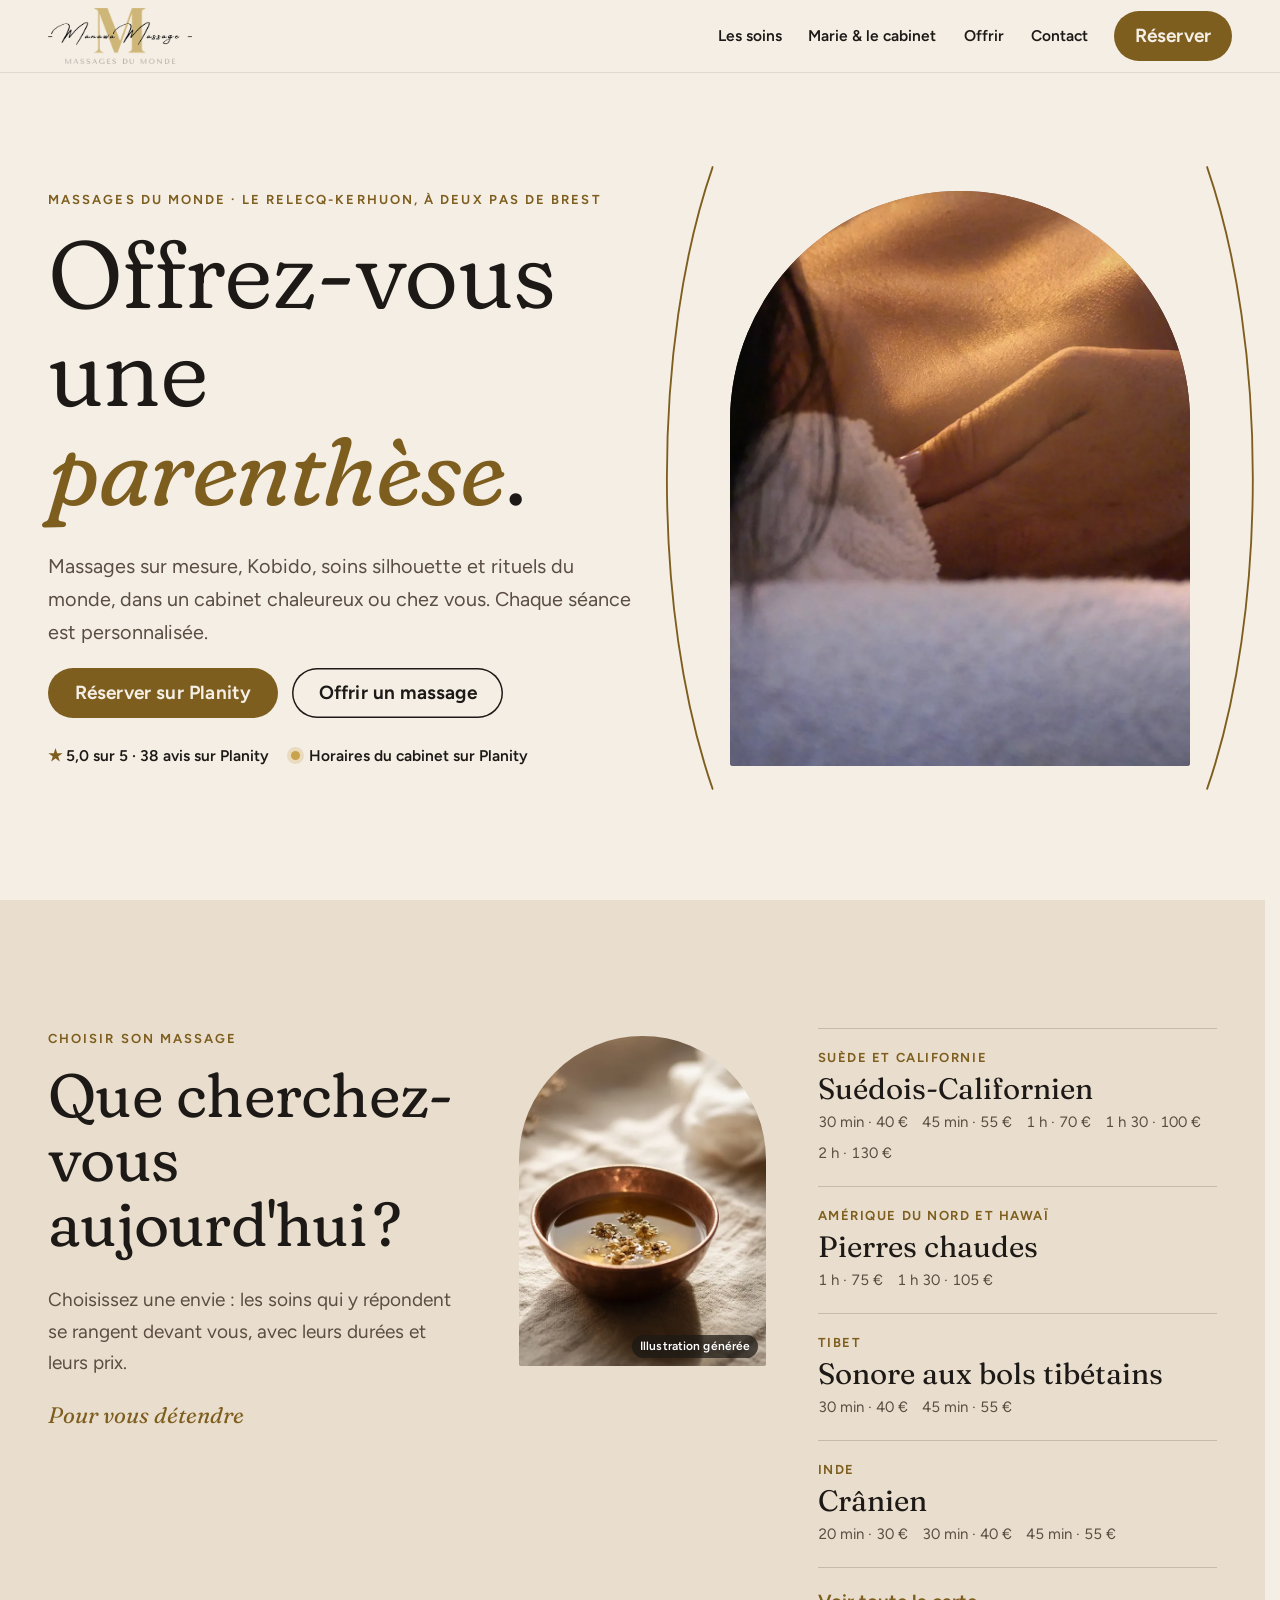
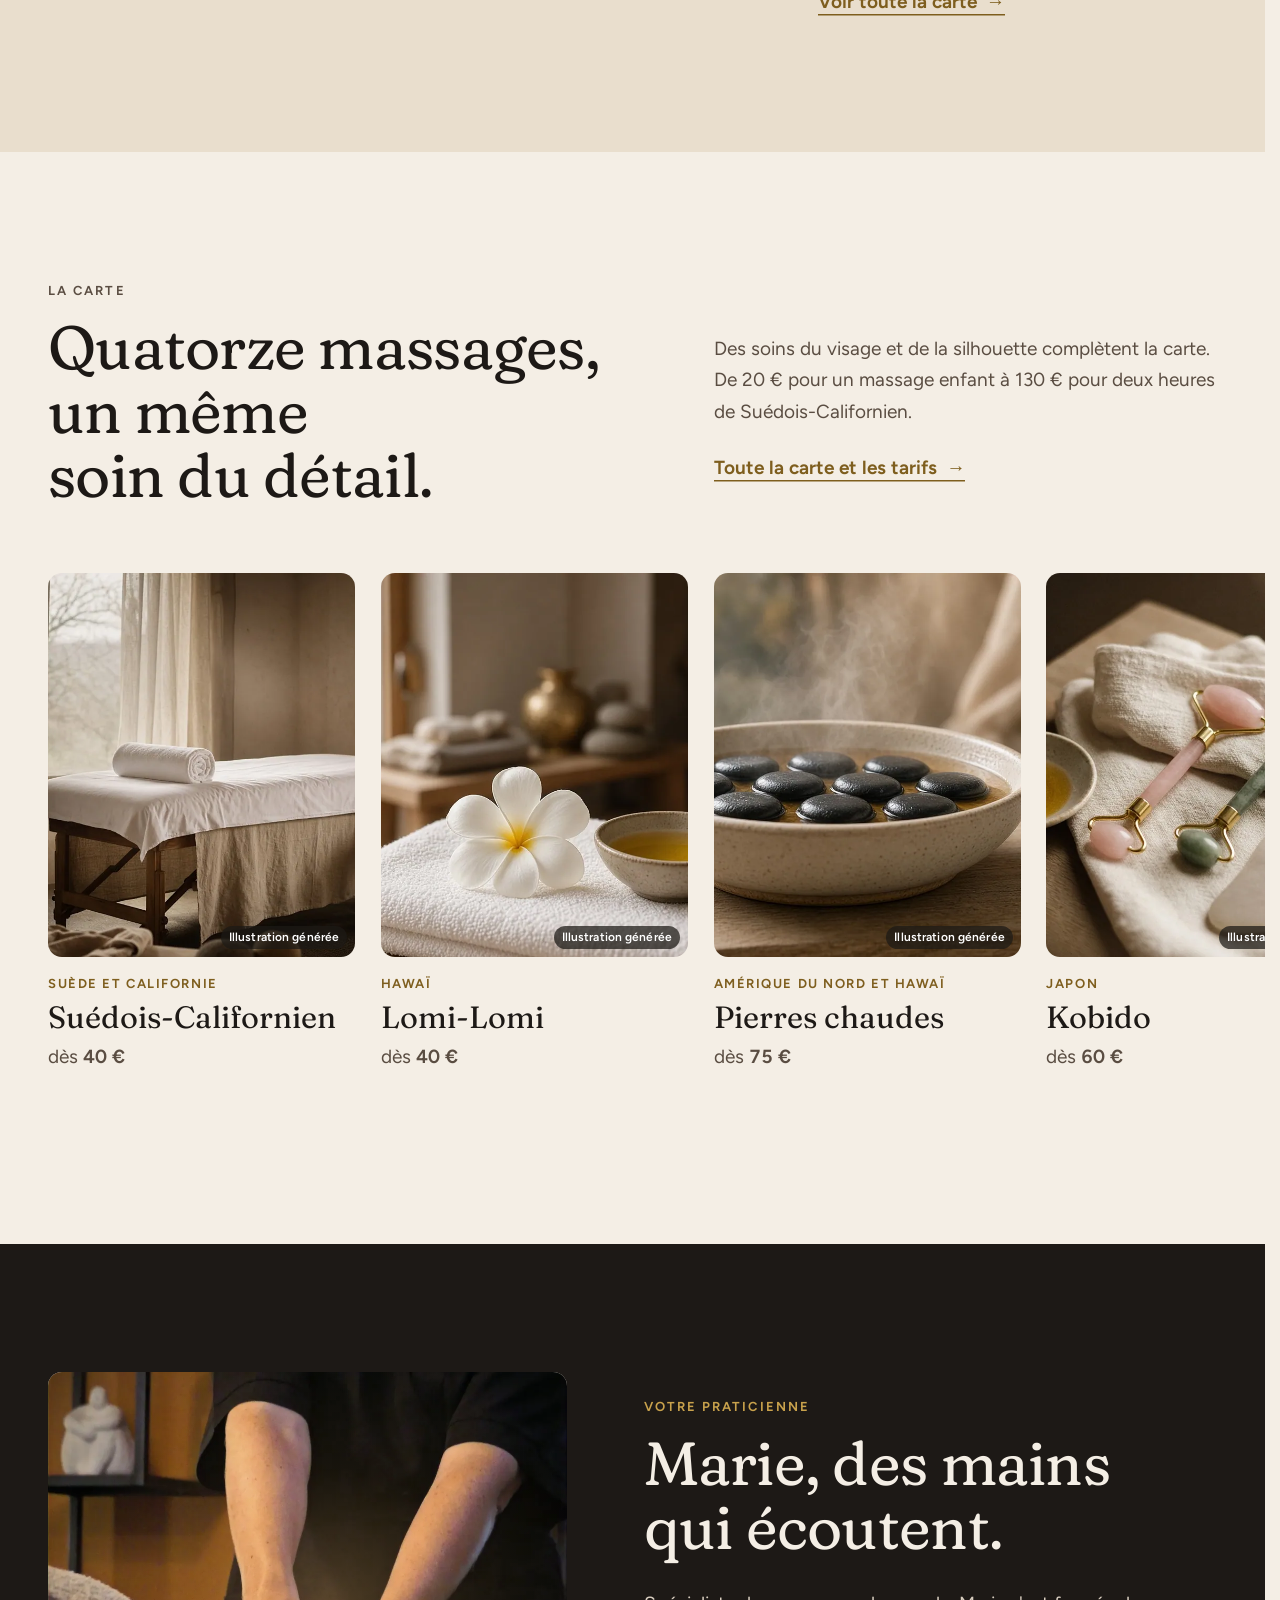
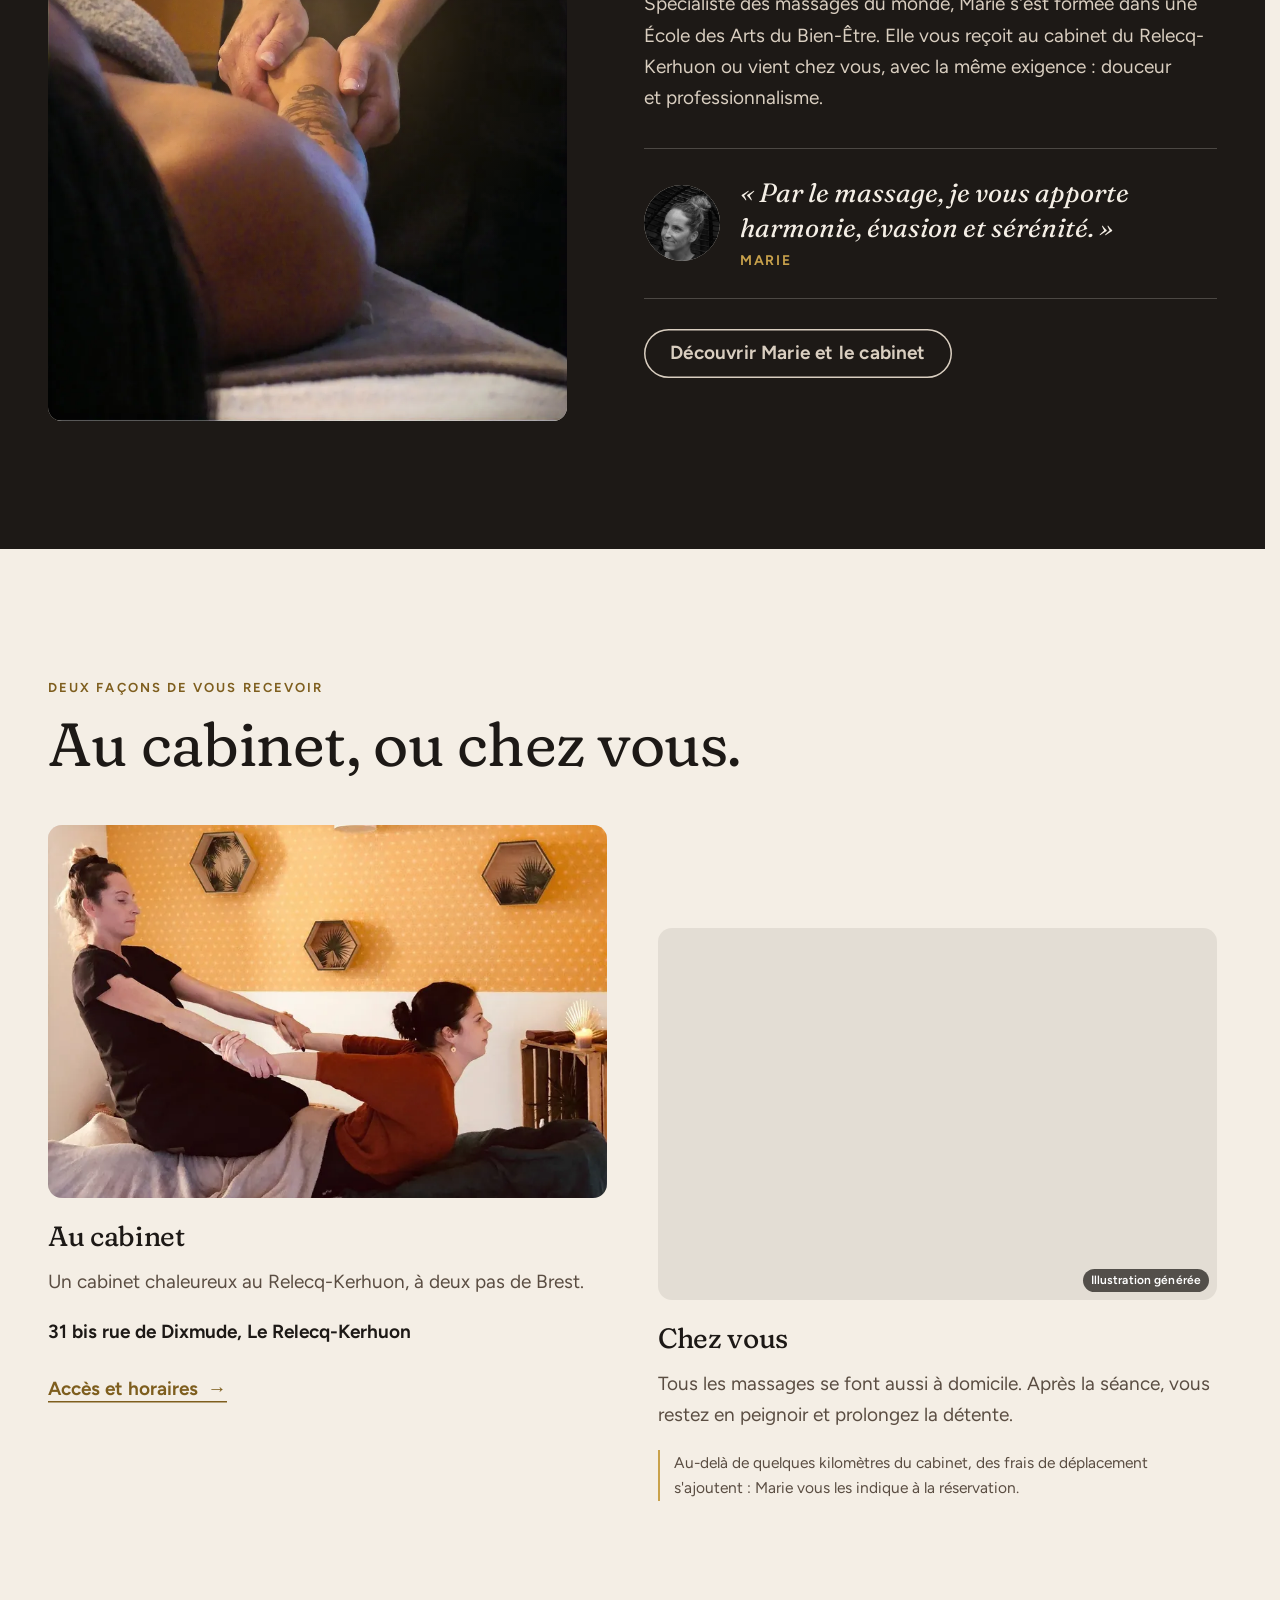
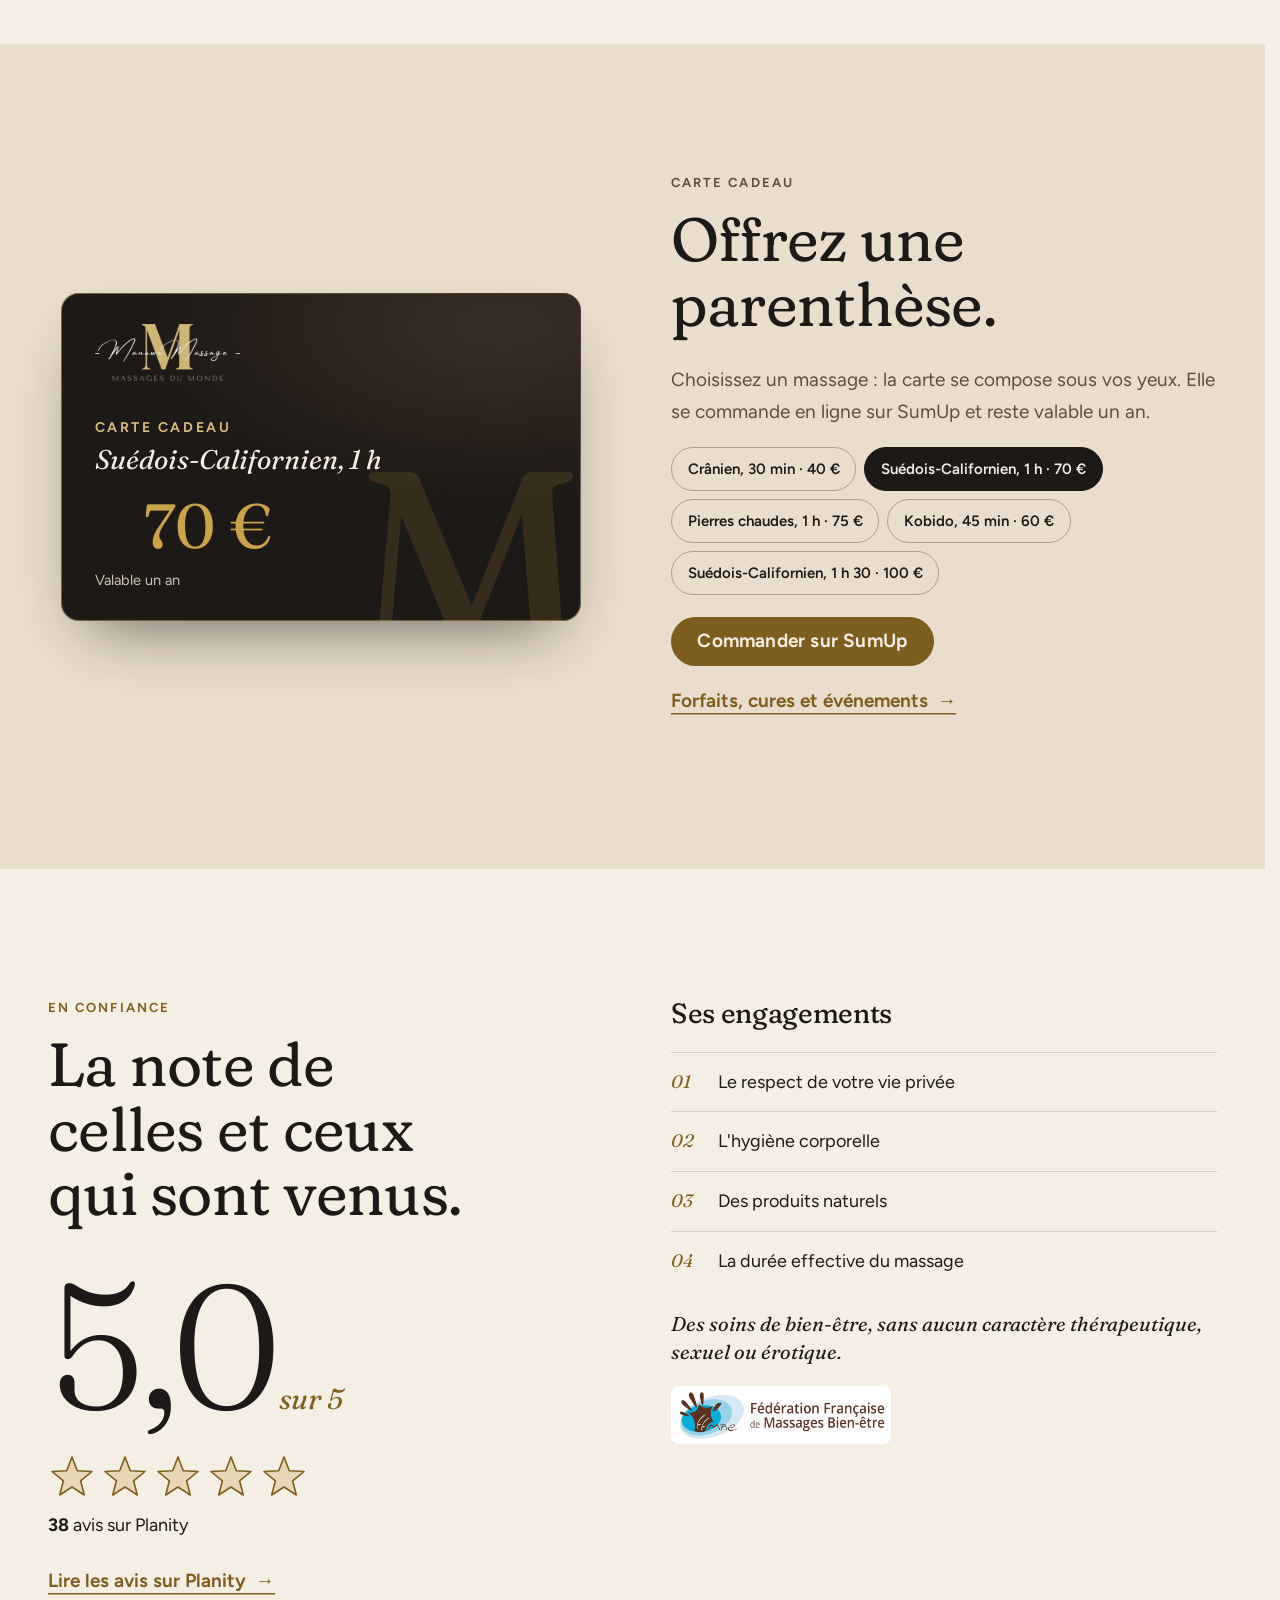
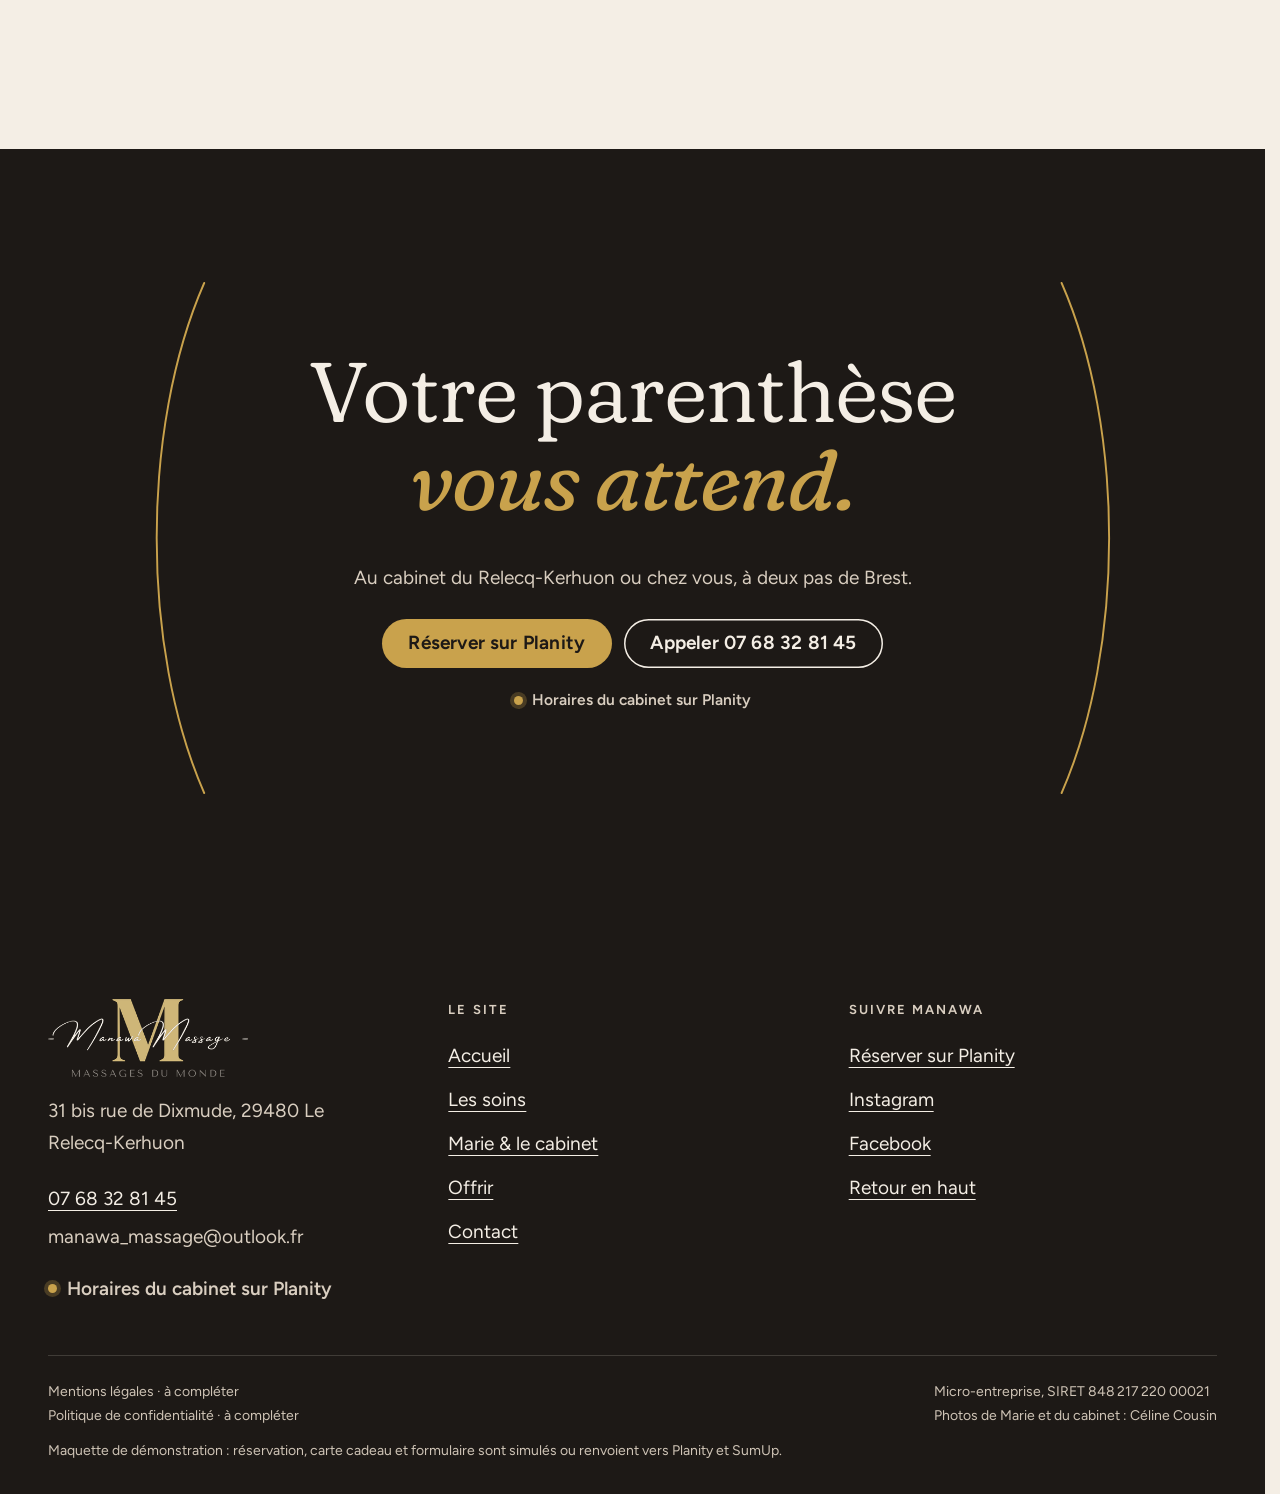
==== index.html @ 831f930e "Maquette v1" ====
<!doctype html>
<html lang="fr" data-v="1" data-page="accueil">
<head>
<meta charset="utf-8">
<meta name="viewport" content="width=device-width, initial-scale=1, viewport-fit=cover">
<title>Manawa Massage Pro · Massages bien-être au Relecq-Kerhuon, près de Brest</title>
<meta name="description" content="Massages du monde, Kobido et soins silhouette avec Marie, au cabinet du Relecq-Kerhuon ou à domicile autour de Brest. Réservation sur Planity, cartes cadeaux.">
<meta name="robots" content="noindex, nofollow">
<link rel="canonical" href="https://manawa-massage-pro-maquette.vercel.app/">
<style>:root{--fond:#F4EEE5;--texte:#1D1916;--voile-fond:#1D1916;--ouverture-fond:#1D1916;--menu-fond:#F4EEE5}:root { --entete-h: 72px; --barres-h: 0px; } html { background: var(--fond); color: var(--texte); scrollbar-gutter: stable; } body { margin: 0; background: var(--fond); } html.js:not(.secours):not([data-arrivee="retour"]) [data-anime] { opacity: 0; } html.js:not(.secours):not([data-arrivee="retour"]) [data-anime].vu { opacity: 1; } [data-voile] { position: fixed; inset: 0; z-index: 900; background: var(--voile-fond); transform: translateY(100%); visibility: hidden; pointer-events: none; } html[data-arrivee="voile"]:not(.voile-leve):not(.secours) [data-voile] { transform: none; visibility: visible; } html.secours [data-voile] { visibility: hidden !important; } .ouverture-panneau { position: fixed; inset: 0; z-index: 850; display: none; place-content: center; justify-items: center; background: var(--ouverture-fond, var(--voile-fond)); color: var(--fond); text-align: center; } html.js[data-arrivee="intro"]:not(.secours):not(.intro-finie) .ouverture-panneau { display: grid; } html.defilement-bloque, html.defilement-bloque body, html.js[data-arrivee="intro"]:not(.secours):not(.intro-finie), html.js[data-arrivee="intro"]:not(.secours):not(.intro-finie) body, html[data-arrivee="voile"]:not(.voile-leve):not(.secours), html[data-arrivee="voile"]:not(.voile-leve):not(.secours) body { overflow: hidden; } html.js[data-arrivee="intro"]:not(.secours):not(.intro-finie) { background-color: var(--ouverture-fond, var(--voile-fond)); } html[data-arrivee="voile"]:not(.voile-leve):not(.secours) { background-color: var(--voile-fond); }</style>
<script>(function () {
var d = document.documentElement, ss = null, ls = null;
try { ss = window.sessionStorage; ls = window.localStorage; } catch (e) {}
d.classList.add('js');
var nav = performance.getEntriesByType ? performance.getEntriesByType('navigation')[0] : null;
var type = nav ? nav.type : 'navigate';
var depart = null;
try { depart = JSON.parse(ss.getItem('socle:depart') || 'null'); ss.removeItem('socle:depart'); } catch (e) {}
if (depart && !(Date.now() - depart.t < 15000)) depart = null;
var mode = type === 'back_forward' ? 'retour' : type === 'reload' ? 'intro' : depart ? 'voile' : 'intro';
d.setAttribute('data-arrivee', mode);
if (mode === 'voile' && depart.couleur) d.style.setProperty('--voile-fond', depart.couleur);
if (type === 'reload' && 'scrollRestoration' in history) {
history.scrollRestoration = 'manual';
}
try {
var choisie = ls && ls.getItem('socle:langue');
var langue = (d.lang || '').slice(0, 2);
if (choisie && choisie !== langue && type === 'navigate' && !depart) {
var alt = document.querySelector('link[rel="alternate"][hreflang="' + choisie + '"]');
if (alt) location.replace(new URL(alt.href).pathname + location.search + location.hash);
}
} catch (e) {}
setTimeout(function () { if (!d.classList.contains('demarre')) d.classList.add('secours'); }, 2000);
})();</script>
<link rel="preload" href="/assets/fonts/fraunces-latin-soft-normal.woff2" as="font" type="font/woff2" crossorigin>
<link rel="preload" href="/assets/fonts/figtree-latin-wght-normal.woff2" as="font" type="font/woff2" crossorigin>
<link rel="stylesheet" href="/assets/css/socle.css?v=1">
<link rel="stylesheet" href="/assets/css/site.css?v=1">
<link rel="modulepreload" href="/assets/js/site.js?v=1">
<link rel="modulepreload" href="/assets/js/socle/index.js?v=1">
<script src="/assets/vendor/gsap.min.js" defer></script>
<script src="/assets/vendor/ScrollTrigger.min.js" defer></script>
<script src="/assets/vendor/SplitText.min.js" defer></script>
<script type="module" src="/assets/js/site.js?v=1"></script>
<meta name="theme-color" content="#F4EEE5">
<link rel="icon" href="/assets/images/favicon-64.png" type="image/png" sizes="64x64">
<link rel="icon" href="/assets/images/favicon-32.png" type="image/png" sizes="32x32">
<link rel="apple-touch-icon" href="/assets/images/apple-touch-icon.png">
<meta property="og:type" content="website">
<meta property="og:site_name" content="Manawa Massage Pro">
<meta property="og:locale" content="fr_FR">
<meta property="og:title" content="Manawa Massage Pro · Massages bien-être au Relecq-Kerhuon, près de Brest">
<meta property="og:description" content="Massages du monde, Kobido et soins silhouette avec Marie, au cabinet du Relecq-Kerhuon ou à domicile autour de Brest. Réservation sur Planity, cartes cadeaux.">
<meta property="og:url" content="https://manawa-massage-pro-maquette.vercel.app/">
<meta property="og:image" content="https://manawa-massage-pro-maquette.vercel.app/assets/partage/accueil-fr.jpg">
<meta property="og:image:width" content="1200">
<meta property="og:image:height" content="630">
<meta property="og:image:alt" content="Manawa Massage Pro : la main de Marie posée sur une épaule, et le titre Offrez-vous une parenthèse">
<meta name="twitter:card" content="summary_large_image">
<script type="application/ld+json">{"@context":"https://schema.org","@type":"HealthAndBeautyBusiness","name":"Manawa Massage Pro","description":"Massages bien-être du monde, Kobido et soins silhouette, au cabinet du Relecq-Kerhuon ou à domicile autour de Brest.","telephone":"+33768328145","email":"manawa_massage@outlook.fr","address":{"@type":"PostalAddress","streetAddress":"31 bis rue de Dixmude","postalCode":"29480","addressLocality":"Le Relecq-Kerhuon","addressCountry":"FR"},"openingHoursSpecification":[{"@type":"OpeningHoursSpecification","dayOfWeek":"Monday","opens":"09:00","closes":"18:00"},{"@type":"OpeningHoursSpecification","dayOfWeek":"Wednesday","opens":"09:00","closes":"19:30"},{"@type":"OpeningHoursSpecification","dayOfWeek":"Thursday","opens":"09:00","closes":"17:00"},{"@type":"OpeningHoursSpecification","dayOfWeek":"Friday","opens":"09:00","closes":"18:00"}],"priceRange":"20 € – 130 €","sameAs":["https://www.facebook.com/ManawaMassagePro/","https://www.instagram.com/ManawaMassagePro/"]}</script>
</head>
<body id="haut">
<div data-voile data-forme="iris" aria-hidden="true"><div class="voile-contenu"><img src="/assets/images/logo-clair-372.png" alt="" width="186" height="73"><span data-voile-libelle>Accueil</span></div></div>
<div class="ouverture-panneau" data-ouverture aria-hidden="true">
  <div class="ouverture-scene">
    <svg class="parenthese parenthese--g ouverture-par" viewBox="0 0 80 520" preserveAspectRatio="none" aria-hidden="true"><path d="M70 6 C 4 150, 4 370, 70 514" pathLength="1"/></svg>
    <img class="ouverture-logo" src="/assets/images/logo-clair-372.png" alt="" width="372" height="145" data-ouverture-objet>
    <svg class="parenthese parenthese--d ouverture-par" viewBox="0 0 80 520" preserveAspectRatio="none" aria-hidden="true"><path d="M10 6 C 76 150, 76 370, 10 514" pathLength="1"/></svg>
  </div>
  <p class="ouverture-ligne">Massages du monde</p>
</div>
<a class="evitement" href="#contenu">Aller au contenu</a>
<header data-entete>
  <div class="entete-rangee">
    <a class="entete-logo" aria-label="Manawa Massage Pro, Accueil" href="/" data-libelle="Accueil" aria-current="page">
      <img src="/assets/images/logo-372.png" alt="Manawa Massage Pro" width="372" height="145">
    </a>
    <nav data-nav aria-label="Navigation principale">
      <ul><li><a href="/soins" data-libelle="Les soins">Les soins</a></li><li><a href="/marie" data-libelle="Marie &amp; le cabinet">Marie &amp; le cabinet</a></li><li><a href="/offrir" data-libelle="Offrir">Offrir</a></li><li><a href="/contact" data-libelle="Contact">Contact</a></li></ul>
    </nav>
    <div class="entete-actions">
      <a href="https://www.planity.com/manawamassages-pro-29480-le-relecq-kerhuon" target="_blank" rel="noopener" class="bouton" data-survol="magnetique">Réserver<span class="visuellement-cache"> (nouvel onglet)</span></a>
      <button type="button" data-menu-bouton aria-controls="menu" aria-expanded="false" data-libelle-ouvrir="Menu" data-libelle-fermer="Fermer"><span data-libelle-bouton>Menu</span></button>
      <a class="menu-sansjs" href="#menu" data-menu-lien>Menu</a>
    </div>
  </div>
</header>
<script>/* Avant le premier affichage : rangées de la navigation (même règle que ajusterNav dans assets/js/socle/entete.js)
   et hauteur réelle de l'en-tête, pour que rien ne saute quand le JavaScript du site prend la main. */
(function () {
  var h = document.documentElement, u = document.querySelector('[data-nav] ul'), e = document.querySelector('[data-entete]');
  if (u) {
    var deborde = function () { return u.scrollWidth > u.clientWidth + 1; }, c = deborde();
    if (c && window.matchMedia('(min-width: 900px)').matches) {
      h.classList.add('nav-deux-rangees'); c = deborde();
      if (c) { h.classList.add('nav-deux-lignes'); var a = u.querySelector('a'); c = !a || u.getBoundingClientRect().height > a.getBoundingClientRect().height * 2.5; }
      if (c) h.classList.remove('nav-deux-rangees', 'nav-deux-lignes');
    }
    if (c) h.classList.add('nav-compacte');
  }
  if (e) h.style.setProperty('--entete-h', Math.round(e.getBoundingClientRect().height) + 'px');
})();</script>
<span id="menu-ferme" aria-hidden="true"></span>
<div id="menu" data-menu role="dialog" aria-modal="true" aria-label="Menu">
  <p class="menu-sansjs-fermer"><a href="#menu-ferme">Fermer</a></p>
  <ul><li style="--i:0"><a href="/" class="menu-lien" data-libelle="Accueil" aria-current="page">Accueil</a></li><li style="--i:1"><a href="/soins" class="menu-lien" data-libelle="Les soins">Les soins</a></li><li style="--i:2"><a href="/marie" class="menu-lien" data-libelle="Marie &amp; le cabinet">Marie &amp; le cabinet</a></li><li style="--i:3"><a href="/offrir" class="menu-lien" data-libelle="Offrir">Offrir</a></li><li style="--i:4"><a href="/contact" class="menu-lien" data-libelle="Contact">Contact</a></li></ul>
  <p class="menu-actions"><a href="https://www.planity.com/manawamassages-pro-29480-le-relecq-kerhuon" target="_blank" rel="noopener" class="bouton">Réserver sur Planity<span class="visuellement-cache"> (nouvel onglet)</span></a> <a class="bouton bouton--contour" href="tel:+33768328145">Appeler 07 68 32 81 45</a></p>
  <p class="menu-adresse">31 bis rue de Dixmude, 29480 Le Relecq-Kerhuon</p>
</div>
<main id="contenu" tabindex="-1">
<section class="hero" id="debut">
  <div class="hero-texte">
    <p class="surtitre hero-anime masque-ecran-tres-bas" data-anime="gsap">Massages du monde · Le Relecq-Kerhuon, à deux pas de Brest</p>
    <h1 class="hero-titre" data-anime="gsap" data-grille="typo"><span class="ligne-masque"><span class="hero-ligne">Offrez-vous</span></span><span class="ligne-masque"><span class="hero-ligne">une <em>parenthèse</em>.</span></span></h1>
    <p class="hero-intro hero-anime masque-ecran-bas" data-anime="gsap">Massages sur mesure, Kobido, soins silhouette et rituels du monde, dans un cabinet chaleureux ou chez vous. Chaque séance est personnalisée.</p>
    <p class="hero-actions hero-anime" data-anime="gsap"><a href="https://www.planity.com/manawamassages-pro-29480-le-relecq-kerhuon" target="_blank" rel="noopener" class="bouton" data-action-principale data-survol="magnetique">Réserver sur Planity<span class="visuellement-cache"> (nouvel onglet)</span></a><a href="/offrir" class="bouton bouton--contour" data-libelle="Offrir">Offrir un massage</a></p>
    <p class="hero-info hero-anime" data-anime="gsap" data-info-cle><span class="note-courte"><span class="note-etoile" aria-hidden="true">★</span> 5,0 sur 5 · 38 avis sur Planity</span><span class="statut " data-statut><span class="statut-point" aria-hidden="true"></span><span data-statut-texte>Horaires du cabinet sur Planity</span></span></p>
  </div>
  <div class="hero-visuel" data-grille="fil">
    <svg class="parenthese parenthese--g hero-par" viewBox="0 0 80 520" preserveAspectRatio="none" aria-hidden="true" data-effet="parentheses"><path d="M70 6 C 4 150, 4 370, 70 514" pathLength="1"/></svg>
    <figure class="media hero-media" data-fx="onde" data-iris-centre style="--cadrage:52% 34%">
  <picture>
    <img src="/assets/images/mains-epaule-1600.webp" srcset="/assets/images/mains-epaule-1024.webp 1024w, /assets/images/mains-epaule-1168.webp 1168w, /assets/images/mains-epaule-1600.webp 1600w" sizes="(max-width: 760px) 86vw, 38vw" alt="La main de Marie posée sur l&#39;épaule d&#39;une cliente, linge blanc et lumière chaude" width="1600" height="2000" fetchpriority="high" loading="eager" decoding="async">
  </picture>
</figure>
    <span class="chaleur" data-chaleur data-effet="chaleur" data-souris aria-hidden="true" data-audit-ignorer></span>
    <svg class="parenthese parenthese--d hero-par" viewBox="0 0 80 520" preserveAspectRatio="none" aria-hidden="true" data-effet="parentheses"><path d="M10 6 C 76 150, 76 370, 10 514" pathLength="1"/></svg>
  </div>
</section>
<section class="envies fond-sable" id="envies">
  <div class="conteneur envies-grille">
    <div class="envies-tete">
      <p class="surtitre">Choisir son massage</p>
      <h2 data-anime="lignes">Que cherchez-vous aujourd&#39;hui ?</h2>
      <p class="envies-texte" data-anime>Choisissez une envie : les soins qui y répondent se rangent devant vous, avec leurs durées et leurs prix.</p>
      <div class="envies-choix puces" role="group" aria-label="Vos envies" data-anime="cascade" data-envies-choix data-grille="manipuler">
        <button type="button" class="puce" aria-pressed="true" data-envie="detente">Me détendre profondément</button><button type="button" class="puce" aria-pressed="false" data-envie="energie">Retrouver de l&#39;énergie</button><button type="button" class="puce" aria-pressed="false" data-envie="visage">Prendre soin de mon visage</button><button type="button" class="puce" aria-pressed="false" data-envie="silhouette">Travailler ma silhouette</button><button type="button" class="puce" aria-pressed="false" data-envie="maman">J&#39;attends un bébé</button><button type="button" class="puce" aria-pressed="false" data-envie="enfant">Pour mon enfant</button>
      </div>
      <p class="envies-sansjs">Pour vous détendre</p>
    </div>
    <div class="envies-images" data-envies-images aria-hidden="true">
      <figure class="media envies-image est-active" data-grok data-envie-image="detente" style="--cadrage:50% 50%">
  <picture>
    <img src="/assets/images/grok/soin-huile-1168.webp" srcset="/assets/images/grok/soin-huile-1168.webp 1168w" sizes="(max-width: 760px) 40vw, 24vw" alt="" width="1168" height="730" loading="lazy" decoding="async">
  </picture><figcaption class="mention-ia">Illustration générée</figcaption>
</figure><figure class="media envies-image" data-grok data-envie-image="energie" style="--cadrage:50% 50%">
  <picture>
    <img src="/assets/images/grok/soin-pieds-1168.webp" srcset="/assets/images/grok/soin-pieds-1168.webp 1168w" sizes="(max-width: 760px) 40vw, 24vw" alt="" width="1168" height="730" loading="lazy" decoding="async">
  </picture><figcaption class="mention-ia">Illustration générée</figcaption>
</figure><figure class="media envies-image" data-grok data-envie-image="visage" style="--cadrage:50% 50%">
  <picture>
    <img src="/assets/images/grok/soin-coco-1168.webp" srcset="/assets/images/grok/soin-coco-1168.webp 1168w" sizes="(max-width: 760px) 40vw, 24vw" alt="" width="1168" height="730" loading="lazy" decoding="async">
  </picture><figcaption class="mention-ia">Illustration générée</figcaption>
</figure><figure class="media envies-image" data-grok data-envie-image="silhouette" style="--cadrage:50% 50%">
  <picture>
    <img src="/assets/images/grok/soin-madero-1168.webp" srcset="/assets/images/grok/soin-madero-1168.webp 1168w" sizes="(max-width: 760px) 40vw, 24vw" alt="" width="1168" height="730" loading="lazy" decoding="async">
  </picture><figcaption class="mention-ia">Illustration générée</figcaption>
</figure><figure class="media envies-image" data-grok data-envie-image="maman" style="--cadrage:50% 50%">
  <picture>
    <img src="/assets/images/grok/soin-maman-1168.webp" srcset="/assets/images/grok/soin-maman-1168.webp 1168w" sizes="(max-width: 760px) 40vw, 24vw" alt="" width="1168" height="730" loading="lazy" decoding="async">
  </picture><figcaption class="mention-ia">Illustration générée</figcaption>
</figure><figure class="media envies-image" data-grok data-envie-image="enfant" style="--cadrage:50% 50%">
  <picture>
    <img src="/assets/images/grok/page-404-1280.webp" srcset="/assets/images/grok/page-404-640.webp 640w, /assets/images/grok/page-404-1280.webp 1280w, /assets/images/grok/page-404-1920.webp 1920w" sizes="(max-width: 760px) 40vw, 24vw" alt="" width="1280" height="720" loading="lazy" decoding="async">
  </picture><figcaption class="mention-ia">Illustration générée</figcaption>
</figure>
    </div>
    <ul class="envies-liste" data-envies-liste data-effet="envies" aria-live="polite">
      <li class="mini-soin" data-pour="detente">
          <a href="/soins#suedois-californien" class="mini-soin-lien" data-libelle="Les soins"><span class="mini-soin-origine">Suède et Californie</span><span class="mini-soin-nom">Suédois-Californien</span><span class="mini-soin-tarifs"><span>30 min · 40&nbsp;€</span><span>45 min · 55&nbsp;€</span><span>1 h · 70&nbsp;€</span><span>1 h 30 · 100&nbsp;€</span><span>2 h · 130&nbsp;€</span></span></a>
        </li><li class="mini-soin" data-pour="detente">
          <a href="/soins#pierres-chaudes" class="mini-soin-lien" data-libelle="Les soins"><span class="mini-soin-origine">Amérique du Nord et Hawaï</span><span class="mini-soin-nom">Pierres chaudes</span><span class="mini-soin-tarifs"><span>1 h · 75&nbsp;€</span><span>1 h 30 · 105&nbsp;€</span></span></a>
        </li><li class="mini-soin" data-pour="detente">
          <a href="/soins#bols-tibetains" class="mini-soin-lien" data-libelle="Les soins"><span class="mini-soin-origine">Tibet</span><span class="mini-soin-nom">Sonore aux bols tibétains</span><span class="mini-soin-tarifs"><span>30 min · 40&nbsp;€</span><span>45 min · 55&nbsp;€</span></span></a>
        </li><li class="mini-soin" data-pour="detente">
          <a href="/soins#cranien" class="mini-soin-lien" data-libelle="Les soins"><span class="mini-soin-origine">Inde</span><span class="mini-soin-nom">Crânien</span><span class="mini-soin-tarifs"><span>20 min · 30&nbsp;€</span><span>30 min · 40&nbsp;€</span><span>45 min · 55&nbsp;€</span></span></a>
        </li><li class="mini-soin" data-pour="energie" hidden>
          <a href="/soins#khmer" class="mini-soin-lien" data-libelle="Les soins"><span class="mini-soin-origine">Cambodge</span><span class="mini-soin-nom">Khmer</span><span class="mini-soin-tarifs"><span>1 h · 70&nbsp;€</span><span>1 h 30 · 100&nbsp;€</span></span></a>
        </li><li class="mini-soin" data-pour="energie" hidden>
          <a href="/soins#africain" class="mini-soin-lien" data-libelle="Les soins"><span class="mini-soin-origine">Afrique</span><span class="mini-soin-nom">Africain</span><span class="mini-soin-tarifs"><span>30 min · 40&nbsp;€</span><span>1 h · 70&nbsp;€</span></span></a>
        </li><li class="mini-soin" data-pour="energie" hidden>
          <a href="/soins#lomi-lomi" class="mini-soin-lien" data-libelle="Les soins"><span class="mini-soin-origine">Hawaï</span><span class="mini-soin-nom">Lomi-Lomi</span><span class="mini-soin-tarifs"><span>30 min · 40&nbsp;€</span><span>1 h · 70&nbsp;€</span></span></a>
        </li><li class="mini-soin" data-pour="energie" hidden>
          <a href="/soins#thai-pieds" class="mini-soin-lien" data-libelle="Les soins"><span class="mini-soin-origine">Thaïlande</span><span class="mini-soin-nom">Thaï des pieds</span><span class="mini-soin-tarifs"><span>45 min · 55&nbsp;€</span></span></a>
        </li><li class="mini-soin" data-pour="visage" hidden>
          <a href="/soins#kobido" class="mini-soin-lien" data-libelle="Les soins"><span class="mini-soin-origine">Japon</span><span class="mini-soin-nom">Kobido</span><span class="mini-soin-tarifs"><span>45 min · 60&nbsp;€</span><span>Cure de 3 séances · 165&nbsp;€</span></span></a>
        </li><li class="mini-soin" data-pour="visage" hidden>
          <a href="/soins#soin-jeunesse" class="mini-soin-lien" data-libelle="Les soins"><span class="mini-soin-origine">Japon</span><span class="mini-soin-nom">Soin jeunesse</span><span class="mini-soin-tarifs"><span>1 h 30 · 110&nbsp;€</span></span></a>
        </li><li class="mini-soin" data-pour="visage" hidden>
          <a href="/soins#kobido-perfect-age" class="mini-soin-lien" data-libelle="Les soins"><span class="mini-soin-origine">Japon</span><span class="mini-soin-nom">Kobido « Perfect Age »</span><span class="mini-soin-tarifs"><span>1 h · 75&nbsp;€</span></span></a>
        </li><li class="mini-soin" data-pour="silhouette" hidden>
          <a href="/soins#maderotherapie" class="mini-soin-lien" data-libelle="Les soins"><span class="mini-soin-origine">Outils de bois</span><span class="mini-soin-nom">Madérothérapie</span><span class="mini-soin-tarifs"><span>Ventre et hanches · 50&nbsp;€</span><span>Jambes et fesses · 75&nbsp;€</span><span>Corps · 95&nbsp;€</span><span>Corps et bras · 110&nbsp;€</span></span></a>
        </li><li class="mini-soin" data-pour="silhouette" hidden>
          <a href="/soins#massage-silhouette" class="mini-soin-lien" data-libelle="Les soins"><span class="mini-soin-origine">Jambes, ventre, hanches</span><span class="mini-soin-nom">Massage silhouette</span><span class="mini-soin-tarifs"><span>45 min · 65&nbsp;€</span><span>1 h · 80&nbsp;€</span></span></a>
        </li><li class="mini-soin" data-pour="maman" hidden>
          <a href="/soins#prenatal" class="mini-soin-lien" data-libelle="Les soins"><span class="mini-soin-origine">Future maman</span><span class="mini-soin-nom">Prénatal</span><span class="mini-soin-tarifs"><span>30 min · 40&nbsp;€</span><span>1 h · 70&nbsp;€</span></span></a>
        </li><li class="mini-soin" data-pour="enfant" hidden>
          <a href="/soins#enfant" class="mini-soin-lien" data-libelle="Les soins"><span class="mini-soin-origine">Pour les plus jeunes</span><span class="mini-soin-nom">Massage enfant</span><span class="mini-soin-tarifs"><span>15 min · 20&nbsp;€</span><span>30 min · 30&nbsp;€</span></span></a>
        </li>
      <li class="mini-soin mini-soin--tout"><a href="/soins" class="lien-fleche" data-libelle="Les soins">Voir toute la carte</a></li>
    </ul>
  </div>
</section>
<section class="carte-soins" id="carte">
  <div class="conteneur carte-tete">
    <div>
      <p class="surtitre">La carte</p>
      <h2 data-anime="lignes">Quatorze massages, un même soin du détail.</h2>
    </div>
    <div>
      <p data-anime>Des soins du visage et de la silhouette complètent la carte. De 20 € pour un massage enfant à 130 € pour deux heures de Suédois-Californien.</p>
      <p data-anime><a href="/soins" class="lien-fleche" data-libelle="Les soins">Toute la carte et les tarifs</a></p>
    </div>
  </div>
  <div class="rangee" data-rangee>
    <div class="rangee-piste" data-rangee-piste data-galerie data-effet="rangee" role="region" aria-label="Soins phares, défilement horizontal" tabindex="0">
      <article class="phare">
          <a href="/soins#suedois-californien" class="phare-lien" data-libelle="Les soins"><figure class="media phare-media" data-grok style="--cadrage:50% 50%">
  <picture>
    <img src="/assets/images/grok/soin-table-1168.webp" srcset="/assets/images/grok/soin-table-1168.webp 1168w" sizes="(max-width: 760px) 72vw, 26vw" alt="Table de massage habillée de linge blanc dans une pièce calme" width="1168" height="730" loading="lazy" decoding="async">
  </picture><figcaption class="mention-ia">Illustration générée</figcaption>
</figure><span class="phare-origine">Suède et Californie</span><span class="phare-nom">Suédois-Californien</span><span class="phare-prix">dès <span class="prix" data-prix>40&nbsp;€</span></span></a>
        </article><article class="phare">
          <a href="/soins#lomi-lomi" class="phare-lien" data-libelle="Les soins"><figure class="media phare-media" data-grok style="--cadrage:50% 50%">
  <picture>
    <img src="/assets/images/grok/soin-lomi-1168.webp" srcset="/assets/images/grok/soin-lomi-1168.webp 1168w" sizes="(max-width: 760px) 72vw, 26vw" alt="Fleur de frangipanier et bol d&#39;huile sur une serviette" width="1168" height="730" loading="lazy" decoding="async">
  </picture><figcaption class="mention-ia">Illustration générée</figcaption>
</figure><span class="phare-origine">Hawaï</span><span class="phare-nom">Lomi-Lomi</span><span class="phare-prix">dès <span class="prix" data-prix>40&nbsp;€</span></span></a>
        </article><article class="phare">
          <a href="/soins#pierres-chaudes" class="phare-lien" data-libelle="Les soins"><figure class="media phare-media" data-grok style="--cadrage:50% 50%">
  <picture>
    <img src="/assets/images/grok/soin-pierres-1168.webp" srcset="/assets/images/grok/soin-pierres-1168.webp 1168w" sizes="(max-width: 760px) 72vw, 26vw" alt="Galets de basalte qui chauffent dans un bac de céramique" width="1168" height="730" loading="lazy" decoding="async">
  </picture><figcaption class="mention-ia">Illustration générée</figcaption>
</figure><span class="phare-origine">Amérique du Nord et Hawaï</span><span class="phare-nom">Pierres chaudes</span><span class="phare-prix">dès <span class="prix" data-prix>75&nbsp;€</span></span></a>
        </article><article class="phare">
          <a href="/soins#kobido" class="phare-lien" data-libelle="Les soins"><figure class="media phare-media" data-grok style="--cadrage:50% 50%">
  <picture>
    <img src="/assets/images/grok/soin-visage-1168.webp" srcset="/assets/images/grok/soin-visage-1168.webp 1168w" sizes="(max-width: 760px) 72vw, 26vw" alt="Rouleaux de quartz rose et de jade et pierre de gua sha sur du lin" width="1168" height="730" loading="lazy" decoding="async">
  </picture><figcaption class="mention-ia">Illustration générée</figcaption>
</figure><span class="phare-origine">Japon</span><span class="phare-nom">Kobido</span><span class="phare-prix">dès <span class="prix" data-prix>60&nbsp;€</span></span></a>
        </article><article class="phare">
          <a href="/soins#bols-tibetains" class="phare-lien" data-libelle="Les soins"><figure class="media phare-media" data-grok style="--cadrage:50% 50%">
  <picture>
    <img src="/assets/images/grok/soin-bol-1168.webp" srcset="/assets/images/grok/soin-bol-1168.webp 1168w" sizes="(max-width: 760px) 72vw, 26vw" alt="Bol chantant de bronze et son maillet sur un linge" width="1168" height="730" loading="lazy" decoding="async">
  </picture><figcaption class="mention-ia">Illustration générée</figcaption>
</figure><span class="phare-origine">Tibet</span><span class="phare-nom">Sonore aux bols tibétains</span><span class="phare-prix">dès <span class="prix" data-prix>40&nbsp;€</span></span></a>
        </article><article class="phare">
          <a href="/soins#maderotherapie" class="phare-lien" data-libelle="Les soins"><figure class="media phare-media" style="--cadrage:50% 50%">
  <picture>
    <img src="/assets/images/madero-800.webp" srcset="/assets/images/madero-640.webp 640w, /assets/images/madero-800.webp 800w" sizes="(max-width: 760px) 72vw, 26vw" alt="Ventouse de bois de madérothérapie sur une peau huilée" width="800" height="1000" loading="lazy" decoding="async">
  </picture>
</figure><span class="phare-origine">Outils de bois</span><span class="phare-nom">Madérothérapie</span><span class="phare-prix">dès <span class="prix" data-prix>50&nbsp;€</span></span></a>
        </article>
    </div>
  </div>
</section>
<section class="marie-bloc fond-sombre" id="marie">
  <div class="conteneur marie-grille">
    <div class="marie-visuel">
      <figure class="media marie-media" data-fx="parallaxe" style="--cadrage:53% 40%">
  <picture>
    <img src="/assets/images/marie-au-travail-1600.webp" srcset="/assets/images/marie-au-travail-1024.webp 1024w, /assets/images/marie-au-travail-1168.webp 1168w, /assets/images/marie-au-travail-1600.webp 1600w" sizes="(max-width: 760px) 92vw, 42vw" alt="Marie masse le bras d&#39;une cliente, dans la pénombre du cabinet" width="1600" height="2000" loading="lazy" decoding="async">
  </picture>
</figure>
      <span class="chaleur chaleur--sombre" data-chaleur data-effet="chaleur" data-souris aria-hidden="true" data-audit-ignorer></span>
    </div>
    <div class="marie-texte">
      <p class="surtitre">Votre praticienne</p>
      <h2 data-anime="lignes">Marie, des mains qui écoutent.</h2>
      <p data-anime>Spécialiste des massages du monde, Marie s&#39;est formée dans une École des Arts du Bien-Être. Elle vous reçoit au cabinet du Relecq-Kerhuon ou vient chez vous, avec la même exigence : douceur et professionnalisme.</p>
      <figure class="citation" data-anime>
        <figure class="media citation-portrait" style="--cadrage:40% 40%">
  <picture>
    <img src="/assets/images/marie-portrait-480.webp" srcset="/assets/images/marie-portrait-480.webp 480w" sizes="96px" alt="" width="480" height="600" loading="lazy" decoding="async">
  </picture>
</figure>
        <blockquote><p>« Par le massage, je vous apporte harmonie, évasion et sérénité. »</p></blockquote>
        <figcaption>Marie</figcaption>
      </figure>
      <p data-anime><a href="/marie" class="bouton bouton--contour" data-libelle="Marie &amp; le cabinet">Découvrir Marie et le cabinet</a></p>
    </div>
  </div>
</section>
<section class="lieux" id="lieux">
  <div class="conteneur">
    <p class="surtitre">Deux façons de vous recevoir</p>
    <h2 data-anime="lignes">Au cabinet, ou chez vous.</h2>
    <div class="lieux-grille">
      <article class="lieu">
        <figure class="media lieu-media" data-anime="rideau" style="--cadrage:44% 42%">
  <picture>
    <img src="/assets/images/cabinet-1600.webp" srcset="/assets/images/cabinet-800.webp 800w, /assets/images/cabinet-1600.webp 1600w" sizes="(max-width: 760px) 92vw, 45vw" alt="Le cabinet du Relecq-Kerhuon, mur ocre et étagères en hexagone, pendant un massage khmer" width="1600" height="1067" loading="lazy" decoding="async">
  </picture>
</figure>
        <h3>Au cabinet</h3>
        <p>Un cabinet chaleureux au Relecq-Kerhuon, à deux pas de Brest.</p>
        <p class="lieu-adresse">31 bis rue de Dixmude, Le Relecq-Kerhuon</p>
        <p><a href="/contact#horaires" class="lien-fleche" data-libelle="Contact">Accès et horaires</a></p>
      </article>
      <article class="lieu lieu--decale">
        <figure class="media lieu-media" data-grok data-anime="rideau" style="--cadrage:50% 50%">
  <picture>
    <img src="/assets/images/grok/domicile-1600.webp" srcset="/assets/images/grok/domicile-800.webp 800w, /assets/images/grok/domicile-1600.webp 1600w" sizes="(max-width: 760px) 92vw, 45vw" alt="Salon chaleureux où une table de massage est installée, peignoir sur le fauteuil" width="1600" height="1067" loading="lazy" decoding="async">
  </picture><figcaption class="mention-ia">Illustration générée</figcaption>
</figure>
        <h3>Chez vous</h3>
        <p>Tous les massages se font aussi à domicile. Après la séance, vous restez en peignoir et prolongez la détente.</p>
        <p class="lieu-note">Au-delà de quelques kilomètres du cabinet, des frais de déplacement s&#39;ajoutent : Marie vous les indique à la réservation.</p>
      </article>
    </div>
  </div>
</section>
<section class="offrir-bloc fond-sable" id="offrir">
  <div class="conteneur offrir-grille">
    <div class="cadeau " data-cadeau data-visuel data-grille="retour">
  <div class="cadeau-carte" data-cadeau-carte data-effet="carte-cadeau">
    <div class="cadeau-face cadeau-recto">
      <img class="cadeau-logo" src="/assets/images/logo-clair-372.png" alt="Manawa Massage Pro" width="372" height="145" loading="lazy">
      <p class="cadeau-titre">Carte cadeau</p>
      <p class="cadeau-soin" data-cadeau-soin>Suédois-Californien, 1 h</p>
      <p class="cadeau-montant"><span data-cadeau-prix>70</span>&nbsp;€</p>
      <p class="cadeau-pied">Valable un an</p>
    </div>
    <div class="cadeau-face cadeau-verso" data-face="dos">
      <p class="cadeau-titre">Valable un an</p>
      <p>À réserver au cabinet du Relecq-Kerhuon ou à domicile, sur Planity ou au 07 68 32 81 45.</p>
      <p class="cadeau-papier">Bons cadeaux papier de 30 € à 900 € disponibles au cabinet.</p>
    </div>
  </div>
</div>
    <div class="offrir-texte">
      <p class="surtitre"><span class="badge-noel" data-noel hidden>Pour Noël</span> Carte cadeau</p>
      <h2 data-anime="lignes">Offrez une parenthèse.</h2>
      <p data-anime>Choisissez un massage : la carte se compose sous vos yeux. Elle se commande en ligne sur SumUp et reste valable un an.</p>
      <div class="cadeau-choix" role="group" aria-label="Choisir le massage offert" data-cadeau-choix>
  <button type="button" class="puce" aria-pressed="false" data-prix-cadeau="40" data-libelle-cadeau="Crânien, 30 min">Crânien, 30 min · 40&nbsp;€</button><button type="button" class="puce" aria-pressed="true" data-prix-cadeau="70" data-libelle-cadeau="Suédois-Californien, 1 h">Suédois-Californien, 1 h · 70&nbsp;€</button><button type="button" class="puce" aria-pressed="false" data-prix-cadeau="75" data-libelle-cadeau="Pierres chaudes, 1 h">Pierres chaudes, 1 h · 75&nbsp;€</button><button type="button" class="puce" aria-pressed="false" data-prix-cadeau="60" data-libelle-cadeau="Kobido, 45 min">Kobido, 45 min · 60&nbsp;€</button><button type="button" class="puce" aria-pressed="false" data-prix-cadeau="100" data-libelle-cadeau="Suédois-Californien, 1 h 30">Suédois-Californien, 1 h 30 · 100&nbsp;€</button>
</div>
      <p class="offrir-actions"><a href="https://giftcard.sumup.io/order/G2EHXRP/manawa-massage-pro" target="_blank" rel="noopener" class="bouton">Commander sur SumUp<span class="visuellement-cache"> (nouvel onglet)</span></a><a href="/offrir" class="lien-fleche" data-libelle="Offrir">Forfaits, cures et événements</a></p>
    </div>
  </div>
</section>
<section class="confiance" id="confiance">
  <div class="conteneur confiance-grille">
    <div class="confiance-note">
      <p class="surtitre">En confiance</p>
      <h2 data-anime="lignes">La note de celles et ceux qui sont venus.</h2>
      <p class="note-grande"><span class="note-chiffre">5,0</span><span class="note-sur">sur 5</span></p>
      <svg class="etoiles confiance-etoiles" viewBox="0 0 260 48" aria-hidden="true" data-fx="trace" data-visuel><polygon points="24.0,4.0 29.3,17.7 44.0,18.5 32.6,27.8 36.3,42.0 24.0,34.0 11.7,42.0 15.4,27.8 4.0,18.5 18.7,17.7" data-fx-trait/><polygon points="77.0,4.0 82.3,17.7 97.0,18.5 85.6,27.8 89.3,42.0 77.0,34.0 64.7,42.0 68.4,27.8 57.0,18.5 71.7,17.7" data-fx-trait/><polygon points="130.0,4.0 135.3,17.7 150.0,18.5 138.6,27.8 142.3,42.0 130.0,34.0 117.7,42.0 121.4,27.8 110.0,18.5 124.7,17.7" data-fx-trait/><polygon points="183.0,4.0 188.3,17.7 203.0,18.5 191.6,27.8 195.3,42.0 183.0,34.0 170.7,42.0 174.4,27.8 163.0,18.5 177.7,17.7" data-fx-trait/><polygon points="236.0,4.0 241.3,17.7 256.0,18.5 244.6,27.8 248.3,42.0 236.0,34.0 223.7,42.0 227.4,27.8 216.0,18.5 230.7,17.7" data-fx-trait/></svg>
      <p class="note-avis"><strong data-compteur="38">38</strong> avis sur Planity</p>
      <p><a href="https://www.planity.com/manawamassages-pro-29480-le-relecq-kerhuon" target="_blank" rel="noopener" class="lien-fleche">Lire les avis sur Planity<span class="visuellement-cache"> (nouvel onglet)</span></a></p>
    </div>
    <div class="confiance-engagements">
      <h3>Ses engagements</h3>
      <ol class="engagements" data-anime="cascade">
        <li>Le respect de votre vie privée</li><li>L&#39;hygiène corporelle</li><li>Des produits naturels</li><li>La durée effective du massage</li>
      </ol>
      <p class="confiance-cadre" data-anime>Des soins de bien-être, sans aucun caractère thérapeutique, sexuel ou érotique.</p>
      <p class="ffmbe" data-anime><img src="/assets/images/ffmbe.jpg" alt="Logo de la Fédération Française de Massages Bien-être" width="800" height="210" loading="lazy"></p>
    </div>
  </div>
</section>
<section class="fin fond-sombre" id="fin">
  <div class="fin-scene" data-visuel>
    <svg class="parenthese parenthese--g fin-par" viewBox="0 0 80 520" preserveAspectRatio="none" aria-hidden="true" data-effet="parentheses-fin"><path d="M70 6 C 4 150, 4 370, 70 514" pathLength="1"/></svg>
    <div class="fin-texte">
      <h2 class="fin-titre" data-anime="lignes">Votre parenthèse<br><em>vous attend.</em></h2>
      <p data-anime>Au cabinet du Relecq-Kerhuon ou chez vous, à deux pas de Brest.</p>
      <p class="fin-actions" data-anime><a href="https://www.planity.com/manawamassages-pro-29480-le-relecq-kerhuon" target="_blank" rel="noopener" class="bouton bouton--or" data-survol="magnetique">Réserver sur Planity<span class="visuellement-cache"> (nouvel onglet)</span></a><a class="bouton bouton--contour" href="tel:+33768328145">Appeler 07 68 32 81 45</a></p>
      <p class="fin-statut" data-anime><span class="statut " data-statut><span class="statut-point" aria-hidden="true"></span><span data-statut-texte>Horaires du cabinet sur Planity</span></span></p>
    </div>
    <svg class="parenthese parenthese--d fin-par" viewBox="0 0 80 520" preserveAspectRatio="none" aria-hidden="true" data-effet="parentheses-fin"><path d="M10 6 C 76 150, 76 370, 10 514" pathLength="1"/></svg>
  </div>
</section>
</main>
<footer class="pied" id="pied">
  <div class="conteneur pied-grille">
    <div class="pied-marque">
      <img src="/assets/images/logo-clair-372.png" alt="Manawa Massage Pro" width="372" height="145" loading="lazy">
      <p>31 bis rue de Dixmude, 29480 Le Relecq-Kerhuon</p>
      <p><a href="tel:+33768328145">07 68 32 81 45</a><br><span class="email">manawa_massage@outlook.fr</span></p>
      <p><span class="statut statut--pied" data-statut><span class="statut-point" aria-hidden="true"></span><span data-statut-texte>Horaires du cabinet sur Planity</span></span></p>
    </div>
    <nav aria-label="Le site">
      <p class="pied-titre">Le site</p>
      <ul><li><a href="/" data-libelle="Accueil" aria-current="page">Accueil</a></li><li><a href="/soins" data-libelle="Les soins">Les soins</a></li><li><a href="/marie" data-libelle="Marie &amp; le cabinet">Marie &amp; le cabinet</a></li><li><a href="/offrir" data-libelle="Offrir">Offrir</a></li><li><a href="/contact" data-libelle="Contact">Contact</a></li></ul>
    </nav>
    <div>
      <p class="pied-titre">Suivre Manawa</p>
      <ul>
        <li><a href="https://www.planity.com/manawamassages-pro-29480-le-relecq-kerhuon" target="_blank" rel="noopener">Réserver sur Planity<span class="visuellement-cache"> (nouvel onglet)</span></a></li>
        <li><a href="https://instagram.com/ManawaMassagePro/" target="_blank" rel="noopener">Instagram<span class="visuellement-cache"> (nouvel onglet)</span></a></li>
        <li><a href="https://m.facebook.com/ManawaMassagePro/" target="_blank" rel="noopener">Facebook<span class="visuellement-cache"> (nouvel onglet)</span></a></li>
        <li><a href="#haut" data-sans-transition>Retour en haut</a></li>
      </ul>
    </div>
  </div>
  <div class="conteneur pied-bas">
    <p>Mentions légales · à compléter<br>Politique de confidentialité · à compléter</p>
    <p>Micro-entreprise, SIRET 848 217 220 00021<br>Photos de Marie et du cabinet : Céline Cousin</p>
    <p>Maquette de démonstration : réservation, carte cadeau et formulaire sont simulés ou renvoient vers Planity et SumUp.</p>
  </div>
</footer>
<div data-barre-fixe>
  <a class="bouton bouton--contour" href="tel:+33768328145">Appeler</a>
  <a href="https://www.planity.com/manawamassages-pro-29480-le-relecq-kerhuon" target="_blank" rel="noopener" class="bouton">Réserver<span class="visuellement-cache"> (nouvel onglet)</span></a>
</div>
<script type="application/json" id="donnees-horaires">[{"jour":1,"nom":"Lundi","plages":[["09:00","18:00"]]},{"jour":2,"nom":"Mardi","plages":[]},{"jour":3,"nom":"Mercredi","plages":[["09:00","19:30"]]},{"jour":4,"nom":"Jeudi","plages":[["09:00","17:00"]]},{"jour":5,"nom":"Vendredi","plages":[["09:00","18:00"]]},{"jour":6,"nom":"Samedi","plages":[]},{"jour":0,"nom":"Dimanche","plages":[]}]</script>
</body>
</html>
---- assets/css/socle.css ----
/* Socle : règles communes à toutes les maquettes. Le style du projet va dans site.css.
   Les couleurs et polices du projet se règlent par les variables ci-dessous (redéfinies dans site.css). */
:root {
  --police-titres: Georgia, 'Times New Roman', serif;
  --police-texte: system-ui, -apple-system, 'Segoe UI', Roboto, sans-serif;
  --accent: #b3361f;
  --texte-doux: color-mix(in srgb, var(--texte) 78%, var(--fond));
  --ligne: color-mix(in srgb, var(--texte) 18%, var(--fond));
  --gouttiere: clamp(16px, 4vw, 48px);
  --largeur: 1240px;
  --rayon: 6px;
  --duree: .7s;
  --courbe: cubic-bezier(.22, 1, .36, 1);
}

*, *::before, *::after { box-sizing: border-box; }
html { -webkit-text-size-adjust: 100%; text-size-adjust: 100%; }
body {
  font-family: var(--police-texte); font-size: clamp(1rem, .96rem + .2vw, 1.125rem); line-height: 1.6;
  padding-bottom: var(--barres-h); overflow-x: clip;
}
img, picture, video, canvas, svg { display: block; max-width: 100%; }
img, video { height: auto; }
h1, h2, h3, h4 { font-family: var(--police-titres); line-height: 1.08; margin: 0 0 .5em; text-wrap: balance; font-weight: 600; }
p, li, dd, figcaption { text-wrap: pretty; }
p { margin: 0 0 1em; }
a { color: inherit; }
a[href^="mailto:"] { overflow-wrap: anywhere; }
button, input, select, textarea { font: inherit; color: inherit; }
button { cursor: pointer; }
:where(a, button, input, select, textarea, summary, [tabindex]) { -webkit-tap-highlight-color: transparent; }
:focus { outline: none; }
:focus-visible { outline: 3px solid var(--accent); outline-offset: 3px; border-radius: 2px; }
[id] { scroll-margin-top: calc(var(--entete-h) + 12px); scroll-margin-bottom: calc(var(--barres-h) + 12px); }
/* Lien profond vers une scène qui cache l'en-tête : elle arrive tout en haut de l'écran (comme aller() du socle). */
html.js:not(.secours) :is([data-entete-cache], [data-entete-cache] [id], [data-fx="plein-ecran"], [data-fx="plein-ecran"] [id]) { scroll-margin-top: 0; }
[hidden] { display: none !important; }

.visuellement-cache {
  position: absolute !important; width: 1px; height: 1px; padding: 0; margin: -1px;
  overflow: hidden; clip: rect(0 0 0 0); white-space: nowrap; border: 0;
}
.evitement {
  position: fixed; left: 12px; top: 12px; z-index: 1000; padding: 12px 16px; background: var(--texte); color: var(--fond);
  transform: translateY(-160%); text-decoration: none;
}
.evitement:focus-visible { transform: none; }
.conteneur { width: min(100% - 2 * var(--gouttiere), var(--largeur)); margin-inline: auto; }
.chiffres { font-variant-numeric: tabular-nums; }

/* Boutons : zones tactiles d'au moins 44 px. */
.bouton {
  display: inline-flex; align-items: center; justify-content: center; gap: .5em;
  min-height: 48px; min-width: 44px; padding: .7em 1.4em; border-radius: 999px;
  background: var(--accent); color: var(--fond); text-decoration: none; font-weight: 600; border: 0;
  line-height: 1.2; text-align: center;
}
.bouton--contour { background: transparent; color: inherit; box-shadow: inset 0 0 0 2px currentColor; }
.bouton[disabled] { opacity: .55; cursor: not-allowed; }

/* Apparitions : cachées par le style critique jusqu'à .vu, jamais recachées. */
html.js:not(.secours):not([data-arrivee="retour"]) [data-anime]:not([data-anime="gsap"]) {
  transform: translate3d(0, 1.2rem, 0);
  transition: opacity var(--duree) var(--courbe) var(--delai, 0s), transform var(--duree) var(--courbe) var(--delai, 0s);
}
html.js:not(.secours):not([data-arrivee="retour"]) [data-anime]:not([data-anime="gsap"]).vu { transform: none; }

/* Bibliothèque d'effets (effets.js). Apparitions : le bloc lui-même ne glisse pas, ce sont ses parties qui arrivent.
   Mêmes conditions que les apparitions : en secours, au retour et sans JavaScript, état final direct.
   Les transitions ne valent que pendant l'arrivée (.fx-fini ensuite) : celles du projet reprennent la main. */
html.js:not(.secours):not([data-arrivee="retour"]) :is([data-anime="lignes"], [data-anime="mots"], [data-anime="lettres"], [data-anime="cascade"]):not([data-anime="gsap"]) {
  transform: none; transition: opacity .25s linear var(--delai, 0s);
}
/* Masques des lignes : découpe par clip-path, débordante en haut et sur les côtés (accents), un peu en bas (jambages),
   au lieu d'un overflow et de marges : la mise en page ne change pas d'un pixel pendant la découpe. La ligne part
   d'assez bas (135 %) pour rester invisible malgré le débord du bas. */
.fx-ligne-mask { overflow: visible !important; clip-path: inset(-.4em -.6em -.2em -.6em); }
html.js:not(.secours):not([data-arrivee="retour"]) [data-anime="lignes"] .fx-ligne {
  transform: translate3d(0, 135%, 0); transition: transform 1s var(--courbe) calc(var(--delai, 0s) + var(--i, 0) * 90ms);
}
html.js:not(.secours):not([data-arrivee="retour"]) [data-anime="lignes"].vu .fx-ligne { transform: none; }
html.js:not(.secours):not([data-arrivee="retour"]) [data-anime="mots"] .fx-mot {
  opacity: 0; transform: translate3d(0, .5em, 0);
  transition: opacity .6s var(--courbe) calc(var(--delai, 0s) + var(--i, 0) * 35ms), transform .7s var(--courbe) calc(var(--delai, 0s) + var(--i, 0) * 35ms);
}
html.js:not(.secours):not([data-arrivee="retour"]) [data-anime="mots"].vu .fx-mot { opacity: 1; transform: none; }
/* Lettres : chaque mot reste d'un bloc (jamais coupé en fin de ligne), les lettres basculent en place. */
[data-anime="lettres"] :is(.fx-mot-l, .fx-lettre) { display: inline-block; }
html.js:not(.secours):not([data-arrivee="retour"]) [data-anime="lettres"] .fx-lettre {
  opacity: 0; transform: translate3d(0, .55em, 0) rotate(12deg); transform-origin: 0 100%;
  transition: opacity .5s var(--courbe) calc(var(--delai, 0s) + var(--i, 0) * 18ms), transform .8s var(--courbe) calc(var(--delai, 0s) + var(--i, 0) * 18ms);
}
html.js:not(.secours):not([data-arrivee="retour"]) [data-anime="lettres"].vu .fx-lettre { opacity: 1; transform: none; }
html.js:not(.secours):not([data-arrivee="retour"]) [data-anime="cascade"] > * { opacity: 0; transform: translate3d(0, 1.8rem, 0); }
html.js:not(.secours):not([data-arrivee="retour"]) [data-anime="cascade"]:not(.fx-fini) > * {
  transition: opacity .7s var(--courbe) calc(var(--delai, 0s) + var(--i, 0) * 80ms), transform .9s var(--courbe) calc(var(--delai, 0s) + var(--i, 0) * 80ms);
}
html.js:not(.secours):not([data-arrivee="retour"]) [data-anime="cascade"].vu > * { opacity: 1; transform: none; }
/* Rideau : règle aussi précise que celle des apparitions (sinon sa transition de découpe serait écrasée). */
html.js:not(.secours):not([data-arrivee="retour"]) [data-anime="rideau"]:not([data-anime="gsap"]) {
  transform: none; clip-path: inset(0 0 100% 0);
}
html.js:not(.secours):not([data-arrivee="retour"]) [data-anime="rideau"]:not([data-anime="gsap"]):not(.fx-fini) {
  transition: opacity .25s linear var(--delai, 0s), clip-path 1.2s cubic-bezier(.77, 0, .18, 1) var(--delai, 0s);
}
html.js:not(.secours):not([data-arrivee="retour"]) [data-anime="rideau"]:not([data-anime="gsap"]).vu { clip-path: inset(0 0 0 0); }
html.js:not(.secours):not([data-arrivee="retour"]) [data-anime="rideau"]:not([data-fx]) > :is(picture, video) { transform: scale(1.14); }
html.js:not(.secours):not([data-arrivee="retour"]) [data-anime="rideau"]:not([data-fx]):not(.fx-fini) > :is(picture, video) { transition: transform 1.6s var(--courbe) var(--delai, 0s); }
html.js:not(.secours):not([data-arrivee="retour"]) [data-anime="rideau"].vu:not([data-fx]) > :is(picture, video) { transform: none; }
/* Effets liés au défilement : l'image déplacée par GSAP n'a aucune transition CSS (une seule source par propriété). */
[data-fx="parallaxe"] > :is(picture, video, img), [data-fx="zoom"] > :is(picture, video, img) { transition: none; }
/* WebGL « onde » : le canvas, calé sur l'image, n'est visible que pendant le mouvement ; au repos, l'image d'origine, nette. */
[data-fx="onde"] { position: relative; }
.fx-onde { position: absolute; left: 0; top: 0; width: 100%; height: 100%; pointer-events: none; opacity: 0; transition: opacity .3s linear; }
.fx-onde--actif { opacity: 1; transition-duration: .12s; }
/* Image qui s'ouvre en plein écran : section haute, cadre collant en haut de l'écran (sticky, pas d'épinglage GSAP).
   En secours et sans JavaScript : image entière dans une section normale (règles [data-collant]). */
html.js:not(.secours) [data-fx="plein-ecran"] { position: relative; height: var(--fx-longueur, 260svh); }
html.js:not(.secours) [data-fx="plein-ecran"] > [data-collant] { position: sticky; top: 0; height: 100vh; height: 100svh; overflow: hidden; }
[data-fx="plein-ecran"] > [data-collant] > .media, [data-fx="plein-ecran"] [data-fx-cible] { width: 100%; height: 100%; border-radius: 0; }
:is(html.secours, html:not(.js)) [data-fx="plein-ecran"] [data-fx-cible] { height: 100svh; }
/* Mots géants : la rangée garde sa largeur (mots répétés au besoin) et ne sort jamais de son bandeau.
   En secours et sans JavaScript, les mots passent à la ligne : rien n'est coupé. */
[data-fx="mots-geants"] { overflow: hidden; overflow: clip; }
[data-fx="mots-geants"] [data-fx-rangee] { width: max-content; white-space: nowrap; margin: 0; }
:is(html.secours, html:not(.js)) [data-fx="mots-geants"] { overflow: visible; }
:is(html.secours, html:not(.js)) [data-fx="mots-geants"] [data-fx-rangee] { width: auto; white-space: normal; line-height: 1.2; }
/* Inclinaison selon la vitesse : GSAP seul tient la transformation (pas de transition CSS sur transform). */
[data-fx="vitesse"], [data-fx="mots-geants"] [data-fx-rangee] { transition-property: opacity, color, background-color, border-color, box-shadow !important; }

/* Effets au survol : au premier survol, GSAP prend la main sur la transformation (classe fx-survol) :
   plus aucune transition CSS sur transform pour cet élément. */
.fx-survol { transition-property: opacity, color, background-color, border-color, box-shadow !important; }

[data-boucle-css].hors-ecran, [data-boucle-css].hors-ecran *, [data-boucle-css].en-pause, [data-boucle-css].en-pause * { animation-play-state: paused !important; }

/* En-tête : opaque, jamais coupé, se cache en descendant. */
[data-entete] {
  position: fixed; inset: 0 0 auto; z-index: 800; background: var(--fond);
  border-bottom: 1px solid var(--ligne); transition: transform .35s var(--courbe);
}
html.entete-cache [data-entete], html.scene-sans-entete:not(.menu-ouvert) [data-entete] { transform: translateY(-100%); }
.entete-rangee {
  display: flex; align-items: center; gap: clamp(8px, 2vw, 28px);
  min-height: 64px; padding: 8px var(--gouttiere); max-width: calc(var(--largeur) + 2 * var(--gouttiere)); margin-inline: auto;
}
.entete-logo { display: inline-flex; align-items: center; gap: .6em; min-height: 44px; text-decoration: none; font-weight: 700; flex: none; }
.entete-logo img { width: 36px; height: 36px; }
[data-nav] { flex: 1 1 auto; min-width: 0; display: flex; justify-content: flex-end; }
[data-nav] ul { display: flex; gap: clamp(12px, 2vw, 28px); list-style: none; margin: 0; padding: 0; min-width: 0; overflow: hidden; white-space: nowrap; }
/* Un lien de navigation ne passe jamais à la ligne : sinon il « tient » sur deux lignes et le relais
   (deuxième rangée, bouton Menu) ne se déclenche pas. */
[data-nav] a { display: inline-flex; align-items: center; min-height: 44px; text-decoration: none; white-space: nowrap; }
[data-nav] a[aria-current] { text-decoration: underline; text-underline-offset: .35em; text-decoration-thickness: 2px; }
.entete-actions { display: flex; align-items: center; gap: 8px; flex: none; }
.entete-actions .bouton { min-height: 44px; padding-inline: 1.1em; }
.entete-langue { display: inline-flex; align-items: center; justify-content: center; min-width: 44px; min-height: 44px; text-decoration: none; font-weight: 600; text-transform: uppercase; }
[data-menu-bouton] { display: none; min-height: 44px; min-width: 44px; padding: 0 14px; border: 0; border-radius: 999px; background: var(--texte); color: var(--fond); font-weight: 600; }
html.nav-compacte [data-nav] { display: none; }
html.nav-compacte [data-menu-bouton] { display: inline-flex; align-items: center; }
html.nav-compacte .entete-actions { margin-left: auto; }
/* Dès 900 px, les liens qui ne tiennent pas à côté du logo passent sur une deuxième rangée (entete.js) :
   jamais le bouton Menu seul sur ordinateur. L'en-tête est plus haut : --entete-h suit (mesures.js). */
html.nav-deux-rangees .entete-rangee { flex-wrap: wrap; row-gap: 0; }
html.nav-deux-rangees [data-nav] { order: 3; flex: 1 0 100%; justify-content: flex-start; border-top: 1px solid var(--ligne); }
html.nav-deux-rangees .entete-actions { margin-left: auto; }
html.nav-deux-lignes [data-nav] ul { flex-wrap: wrap; row-gap: 0; column-gap: clamp(12px, 1.6vw, 24px); }
@media (max-width: 520px) { .entete-actions .bouton { display: none; } }

/* Sans JavaScript : l'en-tête reste dans le flux (sa hauteur n'est pas mesurée, rien ne passe dessous).
   Dès 900 px, les liens passent à la ligne sous le logo ; en dessous, un lien Menu ouvre le menu plein écran
   par son ancre (#menu:target) et un lien Fermer le referme. */
.menu-sansjs, .menu-sansjs-fermer { display: none; }
html:not(.js) { --entete-h: 0px; }
html:not(.js) [data-entete] { position: relative; }
@media (min-width: 900px) {
  html:not(.js) .entete-rangee { flex-wrap: wrap; row-gap: 0; }
  html:not(.js) [data-nav] { order: 3; flex: 1 0 100%; justify-content: flex-start; }
  html:not(.js) [data-nav] ul { flex-wrap: wrap; column-gap: clamp(12px, 2vw, 28px); row-gap: 0; }
  html:not(.js) .entete-actions { margin-left: auto; }
}
@media (max-width: 899px) {
  html:not(.js) [data-nav] { display: none; }
  html:not(.js) .entete-actions { margin-left: auto; }
  html:not(.js) .menu-sansjs {
    display: inline-flex; align-items: center; min-height: 44px; min-width: 44px; padding: 0 14px; border-radius: 999px;
    background: var(--texte); color: var(--fond); font-weight: 600; text-decoration: none;
  }
}
html:not(.js) #menu:target { z-index: 810; visibility: visible; opacity: 1; transition: none; padding-top: 24px; }
html:not(.js) #menu:target li { opacity: 1; transform: none; transition: none; }
html:not(.js) #menu:target .menu-sansjs-fermer { display: block; margin: 0 0 16px; }
html:not(.js) .menu-sansjs-fermer a { display: inline-flex; align-items: center; min-height: 44px; font-weight: 600; }
/* Cible du lien Fermer : fixe, elle ne fait pas défiler la page quand le menu se referme. */
#menu-ferme { position: fixed; top: 0; left: 0; width: 1px; height: 1px; pointer-events: none; }
/* Sans JavaScript, la barre fixe du téléphone n'est pas mesurée : sa hauteur est réservée d'office. */
@media (max-width: 760px) { html:not(.js) { --barres-h: calc(65px + env(safe-area-inset-bottom)); } }

/* Menu : plein écran, liens qui arrivent l'un après l'autre. */
[data-menu] {
  position: fixed; inset: 0; z-index: 790; background: var(--menu-fond, var(--fond)); overflow-y: auto; overscroll-behavior: contain;
  padding: calc(var(--entete-h) + 24px) var(--gouttiere) calc(32px + var(--barres-h));
  visibility: hidden; opacity: 0; transition: opacity .3s var(--courbe), visibility 0s .3s;
}
html.menu-ouvert [data-menu] { visibility: visible; opacity: 1; transition: opacity .3s var(--courbe); }
html.menu-ouvert [data-entete] { transform: none; }
[data-menu] ul { list-style: none; margin: 0 0 32px; padding: 0; }
[data-menu] li { opacity: 0; transform: translateY(12px); transition: opacity .4s var(--courbe), transform .4s var(--courbe); transition-delay: calc(var(--i, 0) * 50ms + 80ms); }
html.menu-ouvert [data-menu] li { opacity: 1; transform: none; }
[data-menu] .menu-lien { display: flex; align-items: center; min-height: 52px; font-family: var(--police-titres); font-size: clamp(1.6rem, 7vw, 2.6rem); text-decoration: none; }
[data-menu] .menu-lien[aria-current] { color: var(--accent); }

/* Voile de transition (état de départ dans le style critique). */
[data-voile] { display: grid; place-items: center; color: var(--fond); }
.voile-contenu { display: grid; justify-items: center; gap: 12px; text-align: center; padding: var(--gouttiere); }
.voile-contenu img { width: 56px; height: 56px; }
[data-voile-libelle] { font-family: var(--police-titres); font-size: clamp(1.6rem, 5vw, 3rem); }
/* Forme « vague » : bords ondulés du voile (en haut à la montée, en bas au retrait), posés par le gabarit. */
[data-voile] .voile-vague { position: absolute; left: 0; width: 100%; height: clamp(60px, 12vh, 120px); fill: var(--voile-fond); pointer-events: none; }
[data-voile] .voile-vague--haut { bottom: calc(100% - 1px); transform-origin: 50% 100%; }
[data-voile] .voile-vague--bas { top: calc(100% - 1px); transform-origin: 50% 0; }
/* Trou qui s'ouvre dans le voile (forme « iris ») ou dans le panneau de l'intro (versObjet) :
   variables --cx, --cy (centre) et --trou (rayon), posées image par image par le socle. */
[data-voile].avec-trou, .ouverture-panneau.avec-trou {
  -webkit-mask: radial-gradient(circle at var(--cx, 50%) var(--cy, 50%), transparent var(--trou, -2px), #000 calc(var(--trou, -2px) + 1px));
          mask: radial-gradient(circle at var(--cx, 50%) var(--cy, 50%), transparent var(--trou, -2px), #000 calc(var(--trou, -2px) + 1px));
}

/* Barre fixe du téléphone : action principale et contact rapide. */
[data-barre-fixe] {
  position: fixed; inset: auto 0 0; z-index: 780; display: none; gap: 8px;
  padding: 8px var(--gouttiere) calc(8px + env(safe-area-inset-bottom)); background: var(--fond); border-top: 1px solid var(--ligne);
  transition: transform .3s var(--courbe);
}
[data-barre-fixe] .bouton { flex: 1; min-height: 48px; }
[data-barre-fixe].barre-masquee { transform: translateY(110%); }
@media (max-width: 760px) { [data-barre-fixe] { display: flex; } }

/* Écrans plein cadre et sections épinglées : tout tient dans la partie visible. */
.ecran {
  min-height: 100vh; min-height: 100svh; display: flex; flex-direction: column;
  padding-top: calc(var(--entete-h) + 16px); padding-bottom: calc(var(--barres-h) + 16px);
}
.ecran.epingle { height: 100vh; height: 100svh; min-height: 0; }
.ecran .piste { flex: 1 1 auto; min-height: 0; max-height: 820px; }

/* Scènes épinglées ou collantes du projet ([data-scene], .ecran.epingle) : en secours et sans
   JavaScript, plus rien n'est épinglé, la scène prend la hauteur de son contenu (au moins un écran) au lieu
   d'être coupée. Son cadre collant [data-collant] redevient un bloc normal. */
:is(html.secours, html:not(.js)) :is([data-scene], .ecran.epingle) { height: auto !important; min-height: 100svh; }
:is(html.secours, html:not(.js)) [data-collant] { position: relative !important; top: auto !important; height: auto !important; min-height: 100svh; }

/* Faces arrière d'un objet en 3D (verso d'une carte, dos d'un volet) : jamais visibles de dos ;
   en secours et sans JavaScript, l'objet est posé ouvert et son dos est retiré (sinon il recouvre le texte). */
[data-face="dos"] { backface-visibility: hidden; -webkit-backface-visibility: hidden; }
:is(html.secours, html:not(.js)) [data-face="dos"] { display: none !important; }

/* Écrans bas. 1366×768 et moins de 820 px de haut sur ordinateur : .masque-ecran-bas se retire (phrase
   d'introduction, surtitre, légende), pour que le premier écran et les scènes épinglées tiennent.
   Téléphone à l'horizontale et moins de 500 px de haut : .masque-ecran-tres-bas se retire aussi, et les
   écrans plein cadre se resserrent. Les tailles des titres d'ouverture se règlent dans site.css, dans les
   mêmes requêtes (@media (max-height: 820px) and (min-width: 761px), puis (max-height: 500px)). */
@media (max-height: 820px) and (min-width: 761px) { .masque-ecran-bas { display: none !important; } }
@media (max-height: 500px) {
  .masque-ecran-bas, .masque-ecran-tres-bas { display: none !important; }
  .ecran { padding-top: calc(var(--entete-h) + 8px); padding-bottom: calc(var(--barres-h) + 8px); }
}

/* Médias : cadrage réglé par --cadrage (object-position), mention des illustrations générées. */
.media { position: relative; margin: 0; overflow: hidden; border-radius: var(--rayon); background: color-mix(in srgb, var(--texte) 8%, var(--fond)); } /* jamais de case vide pendant le chargement */
.media picture { display: block; width: 100%; height: 100%; }
.media img, .media video { width: 100%; height: 100%; object-fit: cover; object-position: var(--cadrage, 50% 50%); }
@media (max-width: 760px) { .media img, .media video { object-position: var(--cadrage-mobile, var(--cadrage, 50% 50%)); } }
.mention-ia {
  position: absolute; right: 8px; bottom: 8px; z-index: 2; padding: 3px 8px; border-radius: 999px;
  background: rgba(0, 0, 0, .66); color: #fff; font: 600 12px/1.4 var(--police-texte); letter-spacing: .01em; pointer-events: none;
}

/* Formulaires. */
.champ { display: grid; gap: 6px; margin-bottom: 18px; }
.champ label { font-weight: 600; }
.champ input, .champ select, .champ textarea {
  min-height: 48px; padding: 10px 12px; border: 1px solid color-mix(in srgb, var(--texte) 45%, var(--fond)); border-radius: var(--rayon); background: var(--fond);
}
.champ [aria-invalid="true"] { border-color: #b00020; }
.champ-erreur { margin: 0; color: #b00020; font-size: .95rem; }
.mention-donnees { font-size: .9rem; color: var(--texte-doux); }
[data-message-envoi] { padding: 12px 16px; border-radius: var(--rayon); background: color-mix(in srgb, var(--accent) 12%, var(--fond)); }

/* Barre de lecture des pages longues. */
[data-barre-lecture] { position: fixed; left: 0; right: 0; top: var(--entete-h); height: 3px; z-index: 805; background: var(--accent); transform: scaleX(0); transform-origin: 0 50%; }
html.entete-cache [data-barre-lecture] { top: 0; }

/* Curseur personnalisé (souris uniquement, activé par data-curseur sur html). */
.curseur {
  position: fixed; left: -8px; top: -8px; z-index: 1001; width: 16px; height: 16px; border-radius: 50%;
  border: 2px solid var(--accent); pointer-events: none; opacity: 0; transition: opacity .2s, width .2s, height .2s, left .2s, top .2s;
}
html.curseur-actif .curseur { opacity: 1; }
.curseur.curseur-lien { width: 40px; height: 40px; left: -20px; top: -20px; }
.curseur.curseur-cache { opacity: 0 !important; }

/* Pied de page. */
.pied { padding: 56px 0 32px; border-top: 1px solid var(--ligne); }
.pied-grille { display: grid; gap: 32px; grid-template-columns: repeat(auto-fit, minmax(200px, 1fr)); }
.pied ul { list-style: none; margin: 0; padding: 0; }
.pied a, .pied button.lien { display: inline-flex; align-items: center; min-height: 44px; }
button.lien { background: none; border: 0; padding: 0; text-decoration: underline; text-underline-offset: .2em; }
.pied-bas { display: flex; flex-wrap: wrap; justify-content: space-between; gap: 12px; margin-top: 32px; font-size: .9rem; color: var(--texte-doux); }
---- assets/css/site.css ----
/* Manawa Massage Pro · direction « La parenthèse ».
   Lin, sable, brun-noir ; bronze pour les boutons sur fond clair, or sur fond sombre.
   Fraunces douce pour les titres (un mot en italique), Figtree pour le texte. */

@font-face { font-family: 'Fraunces'; src: url('/assets/fonts/fraunces-latin-soft-normal.woff2') format('woff2'); font-weight: 100 900; font-style: normal; font-display: swap; }
@font-face { font-family: 'Fraunces'; src: url('/assets/fonts/fraunces-latin-soft-italic.woff2') format('woff2'); font-weight: 100 900; font-style: italic; font-display: swap; }
@font-face { font-family: 'Figtree'; src: url('/assets/fonts/figtree-latin-wght-normal.woff2') format('woff2'); font-weight: 300 900; font-style: normal; font-display: swap; }
/* Polices de secours ajustées : le texte ne saute pas à l'arrivée des vraies polices. */
@font-face { font-family: 'Fraunces repli'; src: local('Georgia'), local('Times New Roman'); size-adjust: 104%; ascent-override: 96%; descent-override: 25%; }
@font-face { font-family: 'Figtree repli'; src: local('Arial'), local('Helvetica'); size-adjust: 97%; ascent-override: 98%; descent-override: 26%; }

:root {
  --lin: #F4EEE5;
  --sable: #E9DECD;
  --papier: #FBF8F2;
  --sombre: #1D1916;
  --sombre-2: #2A231E;
  --bronze: #7E5E1E;
  --or: #C9A24C;
  --or-clair: #D9BE7E;
  --texte-doux: #5A4D42;
  --accent: var(--bronze);
  --ligne: color-mix(in srgb, var(--sombre) 16%, var(--lin));
  --police-titres: 'Fraunces', 'Fraunces repli', Georgia, serif;
  --police-texte: 'Figtree', 'Figtree repli', Arial, sans-serif;
  --rayon: 14px;
  --largeur: 1280px;
  --section: clamp(72px, 10vw, 148px);
  --courbe: cubic-bezier(.22, 1, .36, 1);
}

body { font-size: clamp(1.0625rem, 1rem + .25vw, 1.1875rem); line-height: 1.65; color: var(--texte); font-weight: 400; }
h1, h2, h3, h4 { font-family: var(--police-titres); font-weight: 380; letter-spacing: -.012em; font-optical-sizing: auto; font-variation-settings: 'SOFT' 100; }
h2 { font-size: clamp(2.2rem, 1.4rem + 3vw, 4.1rem); line-height: 1.06; margin-bottom: .45em; }
h3 { font-size: clamp(1.35rem, 1.1rem + .8vw, 1.85rem); line-height: 1.15; font-weight: 420; }
:is(h1, h2, h3) em, .em { font-style: italic; font-weight: 400; color: var(--bronze); }
.fond-sombre :is(h1, h2, h3) em { color: var(--or); }
::selection { background: var(--or-clair); color: var(--sombre); }

.surtitre { font-size: .8125rem; font-weight: 650; letter-spacing: .16em; text-transform: uppercase; color: var(--bronze); margin-bottom: 1.1em; }
.fond-sombre .surtitre { color: var(--or); }
.fond-sable { background: var(--sable); }
.fond-sombre { background: var(--sombre); color: var(--lin); --ligne: color-mix(in srgb, var(--lin) 22%, var(--sombre)); --texte-doux: #CFC4B6; }
.fond-sombre ::selection { background: var(--or); }
main > section { position: relative; padding-block: var(--section); }

/* Boutons et liens. */
.bouton { font-weight: 650; letter-spacing: .01em; background: var(--bronze); color: var(--lin); transition: background-color .3s var(--courbe), color .3s var(--courbe), box-shadow .3s var(--courbe); }
.bouton:hover { background: var(--sombre); }
.bouton--or { background: var(--or); color: var(--sombre); }
.bouton--or:hover { background: var(--or-clair); }
.bouton--contour { background: transparent; color: inherit; box-shadow: inset 0 0 0 1.5px currentColor; }
.bouton--contour:hover { background: color-mix(in srgb, currentColor 10%, transparent); }
.fond-sombre .bouton:not(.bouton--or):not(.bouton--contour) { background: var(--or); color: var(--sombre); }
.bouton--petit { min-height: 44px; padding: .55em 1.1em; font-size: .9375rem; }
.lien-fleche { display: inline-flex; align-items: center; gap: .5em; min-height: 44px; font-weight: 650; color: var(--bronze); text-decoration: none; background: linear-gradient(currentColor, currentColor) 0 calc(100% - 8px) / 100% 1.5px no-repeat; }
.lien-fleche::after { content: '→'; transition: transform .35s var(--courbe); }
.lien-fleche:hover::after { transform: translateX(4px); }
.fond-sombre .lien-fleche { color: var(--or); }
.puces { display: flex; flex-wrap: wrap; gap: 8px; }
.puce { min-height: 44px; padding: .45em 1.05em; border-radius: 999px; border: 1.5px solid color-mix(in srgb, var(--sombre) 30%, transparent); background: transparent; font-weight: 600; font-size: .9375rem; transition: background-color .3s var(--courbe), color .3s var(--courbe), border-color .3s var(--courbe); }
.puce:hover { border-color: var(--sombre); }
.puce[aria-pressed="true"] { background: var(--sombre); color: var(--lin); border-color: var(--sombre); }
.prix { font-variant-numeric: tabular-nums lining-nums; white-space: nowrap; font-weight: 650; }
.email { user-select: all; overflow-wrap: anywhere; }

/* Statut des horaires (rempli par site.js) : boîte fixe, rien ne bouge. */
.statut { display: inline-flex; align-items: center; gap: .55em; min-width: 21ch; font-weight: 600; }
.statut-point { width: 9px; height: 9px; border-radius: 50%; background: var(--or); box-shadow: 0 0 0 4px color-mix(in srgb, var(--or) 25%, transparent); flex: none; }
.statut.est-ferme .statut-point { background: color-mix(in srgb, currentColor 45%, transparent); box-shadow: none; }

/* En-tête. */
[data-entete] { background: var(--lin); border-bottom-color: color-mix(in srgb, var(--sombre) 10%, var(--lin)); }
.entete-rangee { min-height: 72px; }
.entete-logo img { width: auto; height: 56px; }
[data-nav] a { font-weight: 600; font-size: .9688rem; min-width: 44px; justify-content: center; }
[data-nav] a[aria-current] { text-decoration-color: var(--bronze); }
[data-menu-bouton] { background: var(--sombre); color: var(--lin); }
[data-menu] .menu-lien { font-weight: 360; }
[data-menu] .menu-lien[aria-current] { color: var(--bronze); font-style: italic; }
.menu-actions { display: flex; flex-wrap: wrap; gap: 10px; }
.menu-adresse { color: var(--texte-doux); }

/* Intro : deux parenthèses d'or et le M, sur le brun-noir. */
.ouverture-panneau { gap: 22px; }
.ouverture-scene { display: flex; align-items: center; gap: clamp(12px, 3vw, 36px); }
.ouverture-par { width: clamp(34px, 5vw, 64px); height: clamp(200px, 44vh, 400px); color: var(--or); }
.ouverture-logo { width: clamp(200px, 30vw, 360px); height: auto; }
.ouverture-ligne { margin: 0; font-size: .8125rem; font-weight: 650; letter-spacing: .3em; text-transform: uppercase; color: var(--or-clair); }
.parenthese { display: block; overflow: visible; }
.parenthese path { fill: none; stroke: currentColor; stroke-width: 2; stroke-linecap: round; stroke-dasharray: 1; stroke-dashoffset: 0; }
html.js[data-arrivee="intro"]:not(.secours):not(.intro-finie) .ouverture-par path { stroke-dashoffset: 1; }
html.js[data-arrivee="intro"]:not(.secours):not(.intro-finie) :is(.ouverture-logo, .ouverture-ligne) { opacity: 0; }

/* Voile de transition. */
.voile-contenu img { width: 186px; height: auto; }
[data-voile-libelle] { font-style: italic; color: var(--or-clair); font-weight: 360; }

/* Lignes des grands titres animées par le projet (masque en clip-path : accents jamais coupés). */
.ligne-masque { display: block; clip-path: inset(-.4em -.6em -.22em -.6em); }
.hero-ligne { display: block; }
html.js:not(.secours):not([data-arrivee="retour"]) .hero-ligne { transform: translate3d(0, 135%, 0); }
html.js:not(.secours):not([data-arrivee="retour"]) .hero-anime { opacity: 0; }
:is(h1, .hero-titre)[data-anime="gsap"] { opacity: 1 !important; }

/* ——— Accueil : ouverture ——— */
.hero { display: grid; grid-template-columns: minmax(0, 1.08fr) minmax(0, .92fr); align-items: center; gap: clamp(24px, 4vw, 72px);
  min-height: 100svh; padding: calc(var(--entete-h) + 24px) var(--gouttiere) 40px; max-width: calc(var(--largeur) + 2 * var(--gouttiere)); margin-inline: auto; }
.hero-titre { font-size: clamp(3.1rem, min(7.4vw, 12vh), 7.6rem); line-height: 1.04; font-weight: 340; margin-bottom: .32em; }
.hero-intro { max-width: 34em; font-size: clamp(1.0625rem, 1rem + .3vw, 1.25rem); color: var(--texte-doux); }
.fond-sombre .hero-intro { color: #D9CEC0; }
.hero-actions { display: flex; flex-wrap: wrap; align-items: center; gap: 12px 14px; margin-bottom: 1.3em; }
.hero-info { display: flex; flex-wrap: wrap; align-items: center; gap: 8px 22px; font-size: .9688rem; margin: 0; }
.note-courte { font-weight: 600; }
.note-etoile { color: var(--bronze); }
.hero-visuel { position: relative; display: grid; place-items: center; --l: min(36vw, calc(min(78svh, 760px) * .8)); }
.hero-media, .hero-visuel .chaleur { grid-area: 1 / 1; width: var(--l); aspect-ratio: 4 / 5; border-radius: 999px 999px var(--rayon) var(--rayon); }
.hero-par { position: absolute; top: 50%; height: calc(var(--l) * 1.38); width: calc(var(--l) * .16); color: var(--bronze); translate: 0 -50%; }
.hero-par.parenthese--g { right: calc(50% + var(--l) / 2 + 8px); }
.hero-par.parenthese--d { left: calc(50% + var(--l) / 2 + 8px); }
html.js:not(.secours):not([data-arrivee="retour"]) .hero-par path { stroke-dashoffset: 1; }

/* Lumière chaude qui suit la main (effet « chaleur ») : simple calque, sans fusion. */
.chaleur { position: relative; z-index: 3; pointer-events: none; overflow: hidden;
  background: radial-gradient(circle at var(--lx, 62%) var(--ly, 32%), rgba(255, 196, 120, .34), rgba(255, 176, 96, .12) 26%, rgba(255, 170, 90, 0) 52%); }
.chaleur--sombre { background: radial-gradient(circle at var(--lx, 55%) var(--ly, 38%), rgba(255, 190, 110, .30), rgba(255, 170, 90, .08) 30%, rgba(0, 0, 0, 0) 56%); }

/* ——— Accueil : envies ——— */
.envies-grille { display: grid; grid-template-columns: minmax(0, 1.05fr) minmax(0, .62fr) minmax(0, 1fr); gap: clamp(24px, 4vw, 56px); align-items: start; }
.envies-tete h2 { max-width: 10em; }
.envies-texte { color: var(--texte-doux); max-width: 30em; }
.envies-choix { margin-top: 26px; }
.envies-sansjs { display: none; font-family: var(--police-titres); font-size: 1.4rem; font-style: italic; color: var(--bronze); }
html:not(.js) .envies-choix, html.secours .envies-choix { display: none; }
html:not(.js) .envies-sansjs, html.secours .envies-sansjs { display: block; }
.envies-images { position: relative; display: grid; aspect-ratio: 3 / 4; margin-top: 8px; position: sticky; top: calc(var(--entete-h) + 32px); }
.envies-image { grid-area: 1 / 1; height: 100%; border-radius: 999px 999px var(--rayon) var(--rayon); opacity: 0; transition: opacity .7s var(--courbe); }
.envies-image.est-active { opacity: 1; }
.envies-liste { list-style: none; margin: 0; padding: 0; display: grid; gap: 0; }
.mini-soin { border-top: 1px solid color-mix(in srgb, var(--sombre) 18%, var(--sable)); }
.mini-soin-lien { display: grid; gap: 4px; padding: 18px 0 20px; text-decoration: none; }
.mini-soin-origine { font-size: .8125rem; font-weight: 650; letter-spacing: .12em; text-transform: uppercase; color: var(--bronze); }
.mini-soin-nom { font-family: var(--police-titres); font-size: clamp(1.45rem, 1.2rem + .8vw, 1.9rem); line-height: 1.15; font-weight: 400; transition: color .3s; }
.mini-soin-lien:hover .mini-soin-nom { color: var(--bronze); font-style: italic; }
.mini-soin-tarifs { display: flex; flex-wrap: wrap; gap: 6px 14px; font-size: .9375rem; color: var(--texte-doux); font-variant-numeric: tabular-nums; }
.mini-soin-tarifs span { white-space: nowrap; }
.mini-soin--tout { padding-top: 12px; }

/* ——— Accueil : la carte en rangée ——— */
.carte-soins { overflow: hidden; }
.carte-tete { display: grid; grid-template-columns: minmax(0, 1.1fr) minmax(0, .9fr); gap: clamp(24px, 4vw, 64px); align-items: end; margin-bottom: clamp(32px, 5vw, 64px); }
.carte-tete h2 { margin: 0; max-width: 11em; }
.carte-tete p { color: var(--texte-doux); }
.rangee { overflow: hidden; }
:is(html:not(.js), html.secours) .rangee { overflow-x: auto; padding-bottom: 10px; }
.rangee-piste { display: flex; gap: clamp(14px, 2vw, 28px); padding-inline: max(var(--gouttiere), calc((100vw - var(--largeur)) / 2)); width: max-content; }
.phare { width: clamp(250px, 24vw, 360px); flex: none; }
.phare-lien { display: grid; gap: 6px; text-decoration: none; }
.phare-media { aspect-ratio: 4 / 5; border-radius: var(--rayon); margin-bottom: 10px; }
.phare-media img { transition: transform 1.1s var(--courbe); }
.phare-lien:hover .phare-media img { transform: scale(1.04); }
.phare-origine { font-size: .8125rem; font-weight: 650; letter-spacing: .12em; text-transform: uppercase; color: var(--bronze); }
.phare-nom { font-family: var(--police-titres); font-size: clamp(1.5rem, 1.2rem + .9vw, 2rem); line-height: 1.12; }
.phare-prix { color: var(--texte-doux); }

/* ——— Marie (accueil) ——— */
.marie-grille { display: grid; grid-template-columns: minmax(0, .95fr) minmax(0, 1.05fr); gap: clamp(32px, 6vw, 96px); align-items: center; }
.marie-visuel { display: grid; }
.marie-media, .marie-visuel .chaleur { grid-area: 1 / 1; aspect-ratio: 4 / 5; border-radius: var(--rayon); }
.marie-texte h2 { max-width: 9em; }
.marie-texte > p { color: #D9CEC0; max-width: 32em; }
.citation { display: grid; grid-template-columns: 76px minmax(0, 1fr); gap: 4px 20px; align-items: center; margin: 34px 0 30px; padding: 26px 0; border-block: 1px solid var(--ligne); }
.citation-portrait { width: 76px; height: 76px; border-radius: 50%; grid-row: span 2; }
.citation blockquote { margin: 0; }
.citation blockquote p { margin: 0; font-family: var(--police-titres); font-style: italic; font-size: clamp(1.3rem, 1.1rem + .7vw, 1.7rem); line-height: 1.32; color: var(--lin); }
.citation figcaption { font-size: .875rem; font-weight: 650; letter-spacing: .14em; text-transform: uppercase; color: var(--or); }

/* ——— Cabinet ou domicile ——— */
.lieux h2 { max-width: 12em; }
.lieux-grille { display: grid; grid-template-columns: minmax(0, 1fr) minmax(0, 1fr); gap: clamp(24px, 4vw, 64px); margin-top: clamp(28px, 4vw, 48px); align-items: start; }
.lieu--decale { margin-top: clamp(0px, 8vw, 120px); }
.lieu-media { aspect-ratio: 3 / 2; margin-bottom: 22px; }
.lieu p { color: var(--texte-doux); max-width: 32em; }
.lieu-adresse { font-weight: 650; color: var(--texte) !important; }
.fond-sombre .lieu-adresse { color: var(--lin) !important; }
.lieu-note { font-size: .9688rem; color: var(--texte-doux); border-left: 2px solid var(--or); padding-left: 14px; }

/* ——— Carte cadeau ——— */
.offrir-grille { display: grid; grid-template-columns: minmax(0, 1fr) minmax(0, 1fr); gap: clamp(32px, 6vw, 96px); align-items: center; }
.offrir-texte > p { color: var(--texte-doux); }
.offrir-actions { display: flex; flex-wrap: wrap; align-items: center; gap: 12px 22px; margin-top: 22px; }
.badge-noel { display: inline-flex; align-items: center; padding: .2em .8em; margin-right: .6em; border-radius: 999px; background: var(--bronze); color: var(--lin); letter-spacing: .08em; }
.cadeau-choix { display: flex; flex-wrap: wrap; gap: 8px; margin: 20px 0 6px; }
.cadeau { perspective: 1400px; width: min(100%, 520px); min-width: 280px; justify-self: center; }
.cadeau-carte { position: relative; aspect-ratio: 1.586; transform-style: preserve-3d; border-radius: 18px; container-type: inline-size; }
.cadeau-face { position: absolute; inset: 0; border-radius: 18px; overflow: hidden; padding: 6cqw 6.5cqw; display: flex; flex-direction: column; }
.cadeau-recto::before { content: ''; position: absolute; inset: 0; z-index: 0; pointer-events: none; background: radial-gradient(120% 90% at 85% 10%, #3A2F26 0%, rgba(29, 25, 22, 0) 60%); }
.cadeau-recto { background-color: var(--sombre); color: var(--lin); isolation: isolate; box-shadow: 0 30px 60px -28px rgba(29, 25, 22, .65), inset 0 0 0 1px rgba(217, 190, 126, .45); }
.cadeau-verso { background: var(--papier); color: var(--sombre); transform: rotateY(180deg); box-shadow: 0 30px 60px -28px rgba(29, 25, 22, .5), inset 0 0 0 1px rgba(126, 94, 30, .35); justify-content: center; gap: 4px; }
.cadeau-verso p { margin: 0 0 .45em; font-size: max(12px, 3.4cqw); line-height: 1.4; }
.cadeau-recto::after { content: 'M'; position: absolute; right: -2%; bottom: -24%; font-family: var(--police-titres); font-size: 52cqw; line-height: 1; color: var(--or); opacity: .14; pointer-events: none; }
.cadeau-logo { width: 28cqw; height: auto; margin-bottom: auto; position: relative; z-index: 1; }
.cadeau-titre { margin: 0; font-size: max(12px, 2.7cqw); line-height: 1.3; font-weight: 650; letter-spacing: .18em; text-transform: uppercase; color: var(--or-clair); position: relative; z-index: 1; }
.cadeau-verso .cadeau-titre { color: var(--bronze); }
.cadeau-soin { margin: .25em 0 .45em; font-family: var(--police-titres); font-style: italic; font-size: max(13px, 5.2cqw); line-height: 1.2; white-space: nowrap; overflow: hidden; text-overflow: ellipsis; position: relative; z-index: 1; }
.cadeau-montant { margin: 0; font-family: var(--police-titres); font-size: 12cqw; line-height: 1.2; color: var(--or); font-variant-numeric: tabular-nums lining-nums; position: relative; z-index: 1; }
.cadeau-montant [data-cadeau-prix] { display: inline-block; min-width: 3ch; text-align: right; }
.cadeau-pied { margin: .5em 0 0; font-size: max(12px, 2.8cqw); line-height: 1.3; color: #CFC4B6; position: relative; z-index: 1; }
.cadeau-papier { color: var(--texte-doux); }

/* ——— Confiance ——— */
.confiance-grille { display: grid; grid-template-columns: minmax(0, 1fr) minmax(0, 1fr); gap: clamp(32px, 6vw, 96px); align-items: start; }
.confiance-note h2 { max-width: 11em; }
.note-grande { display: flex; align-items: baseline; gap: .15em; margin: .5em 0 0; font-family: var(--police-titres); line-height: 1.05; }
.note-chiffre { font-size: clamp(6rem, 4rem + 9vw, 11rem); font-weight: 300; letter-spacing: -.03em; }
.note-sur { font-size: clamp(1.4rem, 1rem + 1vw, 2rem); font-style: italic; color: var(--bronze); }
.etoiles { width: min(260px, 70%); height: auto; margin: 14px 0 10px; color: var(--or); overflow: visible; }
.etoiles polygon { fill: color-mix(in srgb, var(--or) 30%, transparent); stroke: var(--bronze); stroke-width: 1.6; stroke-linejoin: round; }
.note-avis { font-size: 1.125rem; }
.confiance-engagements h3 { margin-bottom: .8em; }
.engagements { list-style: none; counter-reset: e; margin: 0 0 20px; padding: 0; }
.engagements li { counter-increment: e; display: grid; grid-template-columns: 2.6em minmax(0, 1fr); align-items: baseline; padding: 14px 0; border-top: 1px solid var(--ligne); font-size: 1.125rem; }
.engagements li::before { content: counter(e, decimal-leading-zero); font-family: var(--police-titres); font-style: italic; color: var(--bronze); }
.confiance-cadre { font-family: var(--police-titres); font-style: italic; font-size: 1.25rem; line-height: 1.4; }
.ffmbe img { width: 220px; height: auto; border-radius: 8px; }

/* ——— Appel final aux parenthèses ——— */
.fin { overflow: hidden; }
.fin-scene { display: grid; grid-template-columns: auto minmax(0, 46rem) auto; justify-content: center; align-items: center; gap: clamp(8px, 4vw, 64px); padding-inline: var(--gouttiere); }
.fin-par { width: clamp(36px, 6vw, 84px); height: clamp(260px, 58vh, 540px); color: var(--or); }
.fin-texte { text-align: center; }
.fin-titre { font-size: clamp(2.6rem, 1.6rem + 4.6vw, 6rem); line-height: 1.04; font-weight: 340; }
.fin-texte > p { color: #D9CEC0; }
.fin-actions { display: flex; flex-wrap: wrap; justify-content: center; gap: 12px; margin-top: 26px; }
.fin-actions .bouton--contour { color: var(--lin); }
.fin-statut { display: flex; justify-content: center; font-size: .9688rem; }

/* ——— Pages intérieures : ouvertures ——— */
.page-titre { font-size: clamp(3rem, min(7vw, 11.5vh), 7rem); line-height: 1.04; font-weight: 340; margin-bottom: .3em; }

/* Les soins : plein cadre, l'outil d'abord. */
.soins-tete { min-height: 100svh; display: flex; align-items: center; padding: calc(var(--entete-h) + 32px) 0 48px !important; background-color: var(--lin); overflow: hidden; }
.soins-tete-media { position: absolute; inset: 0 0 0 42%; border-radius: 0; z-index: 0; background: var(--lin); }
.soins-tete-media::after { content: ''; position: absolute; inset: 0; z-index: 1; pointer-events: none; background: linear-gradient(90deg, rgb(244, 238, 229) 0%, rgba(244, 238, 229, .6) 14%, rgba(244, 238, 229, 0) 34%); }
.soins-tete-texte { position: relative; z-index: 2; }
.soins-tete-texte > * { max-width: min(33rem, 38vw); }
.filtres { margin: 6px 0 26px; max-width: 34rem; }
.filtres .puce { background: rgba(251, 248, 242, .8); }
.filtres .puce[aria-pressed="true"] { background: var(--sombre); }

/* Familles de soins. */
.famille-tete { display: grid; grid-template-columns: minmax(0, 1fr) minmax(0, 1fr); gap: clamp(20px, 4vw, 64px); align-items: end; margin-bottom: clamp(28px, 4vw, 52px); }
.famille-tete h2 { margin: 0; }
.famille-tete p { color: var(--texte-doux); margin: 0; }
.soins-grille { display: grid; grid-template-columns: repeat(3, minmax(0, 1fr)); gap: clamp(16px, 2vw, 28px); }
.soin-ancre { display: flex; }
.soin-ancre[hidden] { display: none !important; }
.soin { display: flex; flex-direction: column; width: 100%; background: var(--papier); border-radius: var(--rayon); overflow: hidden; box-shadow: 0 1px 0 rgba(29, 25, 22, .06); }
.fond-sable .soin { background: var(--lin); }
.soin-media { aspect-ratio: 16 / 10; border-radius: 0; }
.soin-corps { display: flex; flex-direction: column; flex: 1; padding: 22px clamp(18px, 2vw, 26px) 24px; }
.soin--texte .soin-corps { border-top: 3px solid var(--or); }
.soin-origine { margin: 0 0 4px; font-size: .8125rem; font-weight: 650; letter-spacing: .12em; text-transform: uppercase; color: var(--bronze); }
.soin h3 { margin: 0 0 .35em; }
.soin-accroche { color: var(--texte-doux); font-size: 1rem; line-height: 1.55; }
.soin-pratique { font-size: .9375rem; font-style: italic; margin-top: -.4em; }
.tarifs { list-style: none; margin: auto 0 18px; padding: 0; font-size: .9688rem; }
.tarifs li { display: flex; justify-content: space-between; gap: 12px; padding: 8px 0; border-top: 1px dotted color-mix(in srgb, var(--sombre) 28%, transparent); }
.soin-actions { display: flex; flex-wrap: wrap; gap: 8px; margin: 0; }
.famille-vide { margin-top: 18px; color: var(--texte-doux); font-style: italic; }
.famille.est-vide .famille-tete { opacity: .45; }
.aussi { margin-top: clamp(28px, 4vw, 48px); padding: 24px clamp(18px, 3vw, 32px); border-radius: var(--rayon); border: 1px solid var(--ligne); max-width: 46rem; }
.aussi h3 { margin-bottom: .5em; }
.aussi ul { list-style: none; margin: 0; padding: 0; }
.aussi li { display: flex; justify-content: space-between; gap: 16px; padding: 10px 0; border-top: 1px dotted color-mix(in srgb, var(--sombre) 28%, transparent); }
.aussi-note { margin: 12px 0 0; font-size: .9375rem; color: var(--texte-doux); }

/* Bol tibétain : ondes qui partent quand il sonne. */
.bol-ondes { position: relative; width: 18px; height: 18px; flex: none; }
.bol-ondes i { position: absolute; inset: 0; border-radius: 50%; border: 1.5px solid currentColor; opacity: .5; }
.bol-ondes i:nth-child(2) { inset: 4px; }
.bol-ondes i:nth-child(3) { inset: 7px; background: currentColor; }
.bol-bouton.est-actif .bol-ondes i:not(:nth-child(3)) { animation: onde-bol 1.8s var(--courbe) infinite; }
.bol-bouton.est-actif .bol-ondes i:nth-child(2) { animation-delay: .6s; }
@keyframes onde-bol { from { transform: scale(.6); opacity: .8; } to { transform: scale(2.2); opacity: 0; } }
.pastille-son { position: fixed; left: 50%; bottom: calc(var(--barres-h) + 18px); z-index: 820; translate: -50% 0; display: flex; align-items: center; gap: 14px; padding: 8px 8px 8px 18px; border-radius: 999px; background: var(--sombre); color: var(--lin); box-shadow: 0 18px 40px -18px rgba(0, 0, 0, .6); font-weight: 600; }
.pastille-son .bouton { min-height: 44px; }

/* Cures (fond sombre). */
.cures-grille { display: grid; grid-template-columns: minmax(0, .9fr) minmax(0, 1.1fr); gap: clamp(32px, 6vw, 96px); align-items: start; }
.cures-grille > div:first-child > p { color: #D9CEC0; }
.cures-media { aspect-ratio: 4 / 3; margin-top: 28px; }
.cures-listes h3 { margin: 0 0 .6em; }
.cures-listes h3:not(:first-child) { margin-top: 1.6em; }
.liste-prix { list-style: none; margin: 0 0 22px; padding: 0; }
.liste-prix li { display: flex; justify-content: space-between; align-items: baseline; gap: 16px; padding: 13px 0; border-top: 1px solid var(--ligne); }
.liste-prix small { display: block; font-size: .875rem; color: #CFC4B6; }
.fond-sombre .liste-prix .prix { color: var(--or); font-family: var(--police-titres); font-size: 1.375rem; font-weight: 400; }

/* Bon à savoir. */
.pratique-grille { display: grid; grid-template-columns: minmax(0, .85fr) minmax(0, 1.15fr); gap: clamp(32px, 6vw, 96px); align-items: center; }
.pratique-media { aspect-ratio: 4 / 5; }
.pratique-liste { display: grid; grid-template-columns: repeat(2, minmax(0, 1fr)); gap: 26px 32px; margin: 0; }
.pratique-liste dt { font-family: var(--police-titres); font-size: 1.375rem; margin-bottom: .3em; }
.pratique-liste dd { margin: 0; color: var(--texte-doux); font-size: 1rem; }

/* Marie : ouverture à bord perdu. */
.marie-tete { display: grid; grid-template-columns: minmax(0, 1fr) minmax(0, 1fr); min-height: 100svh; padding: 0 !important; }
.marie-tete-visuel { display: grid; min-height: 100svh; }
.marie-tete-media, .marie-tete-visuel .chaleur { grid-area: 1 / 1; height: 100%; border-radius: 0; }
.marie-tete .page-titre { font-size: clamp(2.6rem, min(4.6vw, 8.4vh), 5.2rem); }
.marie-tete-texte { align-self: center; padding: calc(var(--entete-h) + 40px) clamp(24px, 6vw, 96px) 48px; }
.parcours-grille { display: grid; grid-template-columns: minmax(0, 1.1fr) minmax(0, .9fr); gap: clamp(32px, 6vw, 96px); align-items: center; }
.parcours-texte > p { color: var(--texte-doux); max-width: 34em; }
.grande-citation { margin: 34px 0 0; padding-left: 22px; border-left: 2px solid var(--or); }
.grande-citation p { margin: 0; font-family: var(--police-titres); font-style: italic; font-size: clamp(1.5rem, 1.2rem + 1.1vw, 2.2rem); line-height: 1.28; }
.parcours-photos { position: relative; padding: 0 0 18% 14%; }
.parcours-grande { aspect-ratio: 4 / 5; }
.parcours-petite { position: absolute; left: 0; bottom: 0; width: 46%; aspect-ratio: 4 / 5; border: 8px solid var(--lin); border-radius: 18px; }
.credit { position: absolute; right: 0; bottom: 0; margin: 0; font-size: .8125rem; color: var(--texte-doux); max-width: 50%; text-align: right; }
.deux-colonnes { display: grid; grid-template-columns: minmax(0, 1.1fr) minmax(0, .9fr); gap: clamp(32px, 6vw, 96px); align-items: center; }
.deux-colonnes > div > p:not(.lieu-adresse):not(.lieu-note) { color: var(--texte-doux); max-width: 34em; }
.deux-colonnes--inverse > .media { order: 2; }
.cabinet-media, .domicile-media, .evenement-media { aspect-ratio: 3 / 2; }
.deonto-grille { display: grid; grid-template-columns: minmax(0, 1.3fr) minmax(0, .7fr); gap: clamp(32px, 6vw, 96px); align-items: center; }
.deonto-grille > div > p:not(.confiance-cadre):not(.ffmbe) { color: var(--texte-doux); }
.deonto-media { aspect-ratio: 4 / 5; }

/* Offrir : la carte posée sur l'enveloppe. */
.offrir-tete { min-height: 100svh; display: flex; align-items: center; padding: calc(var(--entete-h) + 32px) 0 48px !important; }
.offrir-tete-grille { display: grid; grid-template-columns: minmax(0, 1.05fr) minmax(0, .95fr); gap: clamp(32px, 5vw, 80px); align-items: center; }
.offrir-tete-texte .hero-intro { max-width: 30em; }
.offrir-tete-visuel { position: relative; display: grid; justify-items: end; padding-bottom: 12%; }
.offrir-tete-media { width: min(100%, 440px); aspect-ratio: 4 / 5; max-height: min(70svh, 600px); }
.offrir-tete-media .mention-ia { top: 8px; bottom: auto; }
.cadeau--pose { position: absolute; left: 0; bottom: 0; width: min(78%, 420px); }
.forfaits-grille { display: grid; grid-template-columns: minmax(0, 1.1fr) minmax(0, .9fr); gap: clamp(32px, 6vw, 96px); align-items: center; }
.forfaits-grille > div > p { color: var(--texte-doux); }
.forfaits-liste { list-style: none; margin: 26px 0 28px; padding: 0; display: grid; grid-template-columns: repeat(2, minmax(0, 1fr)); gap: 16px; }
.forfait { display: grid; gap: 4px; padding: 22px; border-radius: var(--rayon); background: var(--papier); border: 1px solid var(--ligne); }
.forfait-nom { font-weight: 650; }
.forfait-prix { font-family: var(--police-titres); font-size: clamp(2.4rem, 2rem + 1.4vw, 3.2rem); line-height: 1.05; color: var(--bronze); }
.forfait-prix .prix { font-weight: 360; }
.forfait-detail { font-size: .9375rem; color: var(--texte-doux); }
.forfaits-media { aspect-ratio: 4 / 5; }
.evenements-types { font-size: .875rem !important; font-weight: 650; letter-spacing: .12em; text-transform: uppercase; color: var(--bronze) !important; }

/* Contact : grand titre puis bandeau. */
.contact-tete { padding: calc(var(--entete-h) + 40px) 0 0 !important; }
.contact-tete-grille { display: grid; grid-template-columns: minmax(0, 1.1fr) minmax(0, .9fr); gap: clamp(24px, 4vw, 64px); align-items: end; padding-bottom: clamp(28px, 4vw, 48px); }
.contact-tete .page-titre { font-size: clamp(3.4rem, min(9vw, 14vh), 9rem); margin: 0; }
.statut-grand { font-family: var(--police-titres); font-size: clamp(1.4rem, 1.1rem + 1vw, 2rem); line-height: 1.2; margin-bottom: .5em; }
.statut--grand { font-weight: 400; }
.contact-bandeau { height: clamp(240px, 40svh, 520px); border-radius: 0; }
.horaires-grille { display: grid; grid-template-columns: minmax(0, .9fr) minmax(0, 1.1fr); gap: clamp(32px, 6vw, 96px); align-items: center; }
.horaires-table { width: 100%; border-collapse: collapse; font-size: 1.0625rem; margin-bottom: 16px; }
.horaires-table th, .horaires-table td { padding: 12px 14px; border-top: 1px solid color-mix(in srgb, var(--sombre) 18%, var(--sable)); text-align: left; }
.horaires-table th { font-weight: 600; }
.horaires-table td { text-align: right; font-variant-numeric: tabular-nums; }
.horaires-table tr.est-aujourdhui { background: var(--sombre); color: var(--lin); }
.horaires-table tr.est-aujourdhui th::after { content: ' · ' attr(data-aujourdhui); font-weight: 400; color: var(--or-clair); }
.plan-cadre { margin: 0; }
.plan { width: 100%; height: auto; border-radius: var(--rayon); }
.plan-eau { fill: #DED2BF; }
.plan-terre { fill: var(--lin); }
.plan-cote { fill: none; stroke: var(--bronze); stroke-width: 1.6; }
.plan-ville { fill: var(--sombre); }
.plan-texte { font-family: var(--police-texte); font-size: 15px; font-weight: 600; fill: var(--sombre); }
.plan-texte--eau { font-family: var(--police-titres); font-style: italic; font-weight: 400; fill: var(--bronze); font-size: 17px; }
.plan-texte--fort { font-size: 17px; font-weight: 700; }
.plan-point { fill: var(--bronze); stroke: var(--lin); stroke-width: 3; }
.plan-halo { fill: var(--or); opacity: .35; transform-box: fill-box; transform-origin: center; animation: halo 2.8s ease-out infinite; }
@keyframes halo { from { transform: scale(.5); opacity: .55; } to { transform: scale(1.5); opacity: 0; } }
.plan-cadre figcaption { margin-top: 10px; font-weight: 600; }
.ecrire-grille { display: grid; grid-template-columns: minmax(0, .9fr) minmax(0, 1.1fr); gap: clamp(32px, 6vw, 96px); align-items: start; }
.ecrire-intro > p { color: var(--texte-doux); }
.ecrire-media { aspect-ratio: 3 / 2; margin: 24px 0; }
.coordonnees h3 { margin-bottom: .4em; }
.coordonnees a { display: inline-flex; align-items: center; min-height: 44px; }
.formulaire { padding: clamp(22px, 3vw, 40px); border-radius: var(--rayon); background: var(--papier); border: 1px solid var(--ligne); }
.champs-duo { display: grid; grid-template-columns: repeat(2, minmax(0, 1fr)); gap: 0 16px; }
.champ { min-width: 0; }
.champ input, .champ select, .champ textarea { width: 100%; min-width: 0; max-width: 100%; background: #fff; border-color: color-mix(in srgb, var(--sombre) 35%, var(--lin)); }
.champ-radios { border: 0; padding: 0; display: flex; flex-wrap: wrap; gap: 6px 22px; }
.champ-radios legend { font-weight: 600; margin-bottom: 6px; padding: 0; }
.radio { display: inline-flex; align-items: center; gap: 10px; min-height: 44px; font-weight: 500 !important; }
.radio input { width: 20px; height: 20px; min-height: 0; accent-color: var(--bronze); }

/* 404. */
.introuvable { min-height: 100svh; display: flex; align-items: center; padding: calc(var(--entete-h) + 32px) 0 48px !important; background-color: var(--lin); overflow: hidden; }
.introuvable-media { position: absolute; inset: 0; border-radius: 0; background: var(--lin); }
.introuvable-media::after { content: ''; position: absolute; inset: 0; pointer-events: none; background: linear-gradient(90deg, rgba(244, 238, 229, .95) 0%, rgba(244, 238, 229, .8) 36%, rgba(244, 238, 229, 0) 64%); }
.introuvable-texte { position: relative; z-index: 2; }
.introuvable-texte > * { max-width: 34rem; }
.introuvable .page-titre { font-size: clamp(2.6rem, min(5.6vw, 10vh), 5.4rem); }

/* Pied de page. */
.pied { background: var(--sombre); color: var(--lin); border-top: 0; padding: 72px 0 calc(32px + var(--barres-h)); }
.pied-marque img { width: 200px; height: auto; margin-bottom: 18px; }
.pied-titre { font-size: .8125rem; font-weight: 650; letter-spacing: .16em; text-transform: uppercase; color: var(--or); }
.pied a { color: var(--lin); text-underline-offset: .25em; min-width: 44px; }
.pied p { color: #D9CEC0; }
.pied-bas { color: #CFC4B6; border-top: 1px solid rgba(244, 238, 229, .16); padding-top: 24px; font-size: .875rem; }
.pied-bas p { color: #CFC4B6; margin: 0; }
[data-barre-fixe] { background: var(--lin); }

/* Mention des illustrations générées. */
.mention-ia { font-size: 12px; background: rgba(29, 25, 22, .72); }

/* ——— Tablette ——— */
@media (max-width: 1100px) {
  .soins-grille { grid-template-columns: repeat(2, minmax(0, 1fr)); }
  .envies-grille { grid-template-columns: minmax(0, 1fr) minmax(0, 1fr); }
  .envies-images { display: none; }
  .envies-tete { grid-column: 1 / -1; }
}
@media (max-width: 1100px) and (min-width: 761px) {
  .envies-images { display: grid; grid-row: 2; aspect-ratio: 4 / 5; position: relative; top: 0; }
}

/* ——— Téléphone ——— */
@media (max-width: 760px) {
  main > section { padding-block: clamp(56px, 14vw, 88px); }
  .hero { grid-template-columns: minmax(0, 1fr); align-content: start; min-height: 0; gap: 26px; padding-top: calc(var(--entete-h) + 22px); padding-bottom: 56px; }
  .hero-titre { font-size: clamp(2.9rem, 13vw, 4rem); }
  .hero-visuel { --l: min(64vw, 300px); }
  .hero-par { width: calc(var(--l) * .2); }
  .envies-grille, .carte-tete, .marie-grille, .lieux-grille, .offrir-grille, .confiance-grille, .famille-tete, .cures-grille,
  .pratique-grille, .parcours-grille, .deux-colonnes, .deonto-grille, .offrir-tete-grille, .forfaits-grille, .contact-tete-grille,
  .horaires-grille, .ecrire-grille { grid-template-columns: minmax(0, 1fr); }
  .envies-images { display: grid; grid-row: auto; aspect-ratio: 16 / 10; position: relative; top: 0; }
  .envies-image { border-radius: var(--rayon); }
  .rangee-piste { width: auto; overflow-x: auto; scroll-snap-type: x mandatory; padding-bottom: 10px; scrollbar-width: thin; }
  .phare { width: 72vw; scroll-snap-align: center; }
  .lieu--decale { margin-top: 0; }
  .marie-grille > .marie-visuel { order: 2; }
  .soins-grille { grid-template-columns: minmax(0, 1fr); }
  .soins-tete { flex-direction: column; align-items: stretch; min-height: 0; padding-bottom: 0 !important; }
  .soins-tete-media { position: relative; inset: auto; order: 2; height: 52svh; margin-top: 8px; }
  .soins-tete-texte > * { max-width: none; }
  .soins-tete-media::after { display: none; }
  .soins-tete-texte { display: flex; flex-direction: column; }
  .soins-tete-texte .hero-actions { order: 3; }
  .soins-tete-texte .filtres { order: 4; margin-bottom: 8px; }
  .soins-tete-texte .hero-intro { order: 2; }
  .marie-tete .page-titre { font-size: clamp(2.3rem, 10vw, 3.2rem); }
  .offrir-tete { min-height: 0; }
  .marie-tete { grid-template-columns: minmax(0, 1fr); }
  .marie-tete-visuel { order: 2; min-height: 62svh; }
  .marie-tete-texte { padding: calc(var(--entete-h) + 22px) var(--gouttiere) 36px; }
  .parcours-photos { padding: 0 0 22% 18%; }
  .deux-colonnes--inverse > .media { order: 0; }
  .deux-colonnes > .media { order: 2; }
  .pratique-liste { grid-template-columns: minmax(0, 1fr); }
  .pratique-media { aspect-ratio: 16 / 10; order: 2; }
  .offrir-tete-visuel { justify-items: center; padding: 0 0 18% 0; }
  /* La carte cadeau reste à côté des choix : on la voit tourner quand on choisit un soin. */
  .offrir-tete-texte, .offrir-texte { display: contents; }
  .offrir-tete-texte > *, .offrir-texte > * { order: 1; }
  .offrir-tete-visuel { order: 2; }
  .offrir-tete-texte > .offrir-choix { order: 3; }
  .offrir-grille { row-gap: 0; }
  .offrir-grille > .cadeau { order: 3; margin: 6px 0 22px; }
  .offrir-texte > .cadeau-choix { order: 2; }
  .offrir-texte > .offrir-actions { order: 4; }
  .offrir-tete-media { width: 80%; }
  .cadeau--pose { width: 82%; left: 2%; }
  .forfaits-liste { grid-template-columns: minmax(0, 1fr); }
  .champs-duo { grid-template-columns: minmax(0, 1fr); }
  .fin-scene { grid-template-columns: auto minmax(0, 1fr) auto; gap: 6px; padding-inline: 10px; }
  .fin-par { width: 26px; height: clamp(260px, 60vh, 460px); }
  .deonto-media { max-width: 70%; }
  .introuvable { align-items: flex-start; }
  .introuvable-media::after { background: linear-gradient(180deg, rgba(244, 238, 229, .96) 0%, rgba(244, 238, 229, .88) 55%, rgba(244, 238, 229, .1) 85%); }
  .entete-logo img { height: 44px; }
}

/* Petits téléphones (320×568 et moins de 700 px de haut) : le premier écran garde titre, bouton et information clé. */
@media (max-width: 760px) and (max-height: 700px) {
  .hero-intro, .hero .surtitre, .page-titre + .hero-intro { display: none; }
  .hero-titre, .page-titre { font-size: clamp(2.3rem, 11.5vw, 2.9rem); }
  .marie-tete .page-titre { font-size: 2.1rem; }
  .hero-actions { gap: 8px; margin-bottom: .8em; }
  .hero-actions .bouton { min-height: 44px; padding: .5em 1em; }
  .offrir-tete .surtitre, .marie-tete .surtitre, .soins-tete .surtitre { margin-bottom: .5em; }
}

/* ——— Écrans bas (portable 1366×768) ——— */
@media (max-height: 820px) and (min-width: 761px) {
  .hero-titre { font-size: clamp(2.8rem, min(6.4vw, 10.5vh), 6.2rem); }
  .page-titre { font-size: clamp(2.6rem, min(6vw, 10vh), 5.6rem); }
  .contact-tete .page-titre { font-size: clamp(3rem, min(8vw, 12vh), 7rem); }
  .hero-visuel { --l: min(32vw, calc(74svh * .8)); }
  .offrir-tete-media { max-height: 60svh; }
  .contact-bandeau { height: 30svh; }
}

/* Ordinateurs très bas (1000×560) : ouvertures de Marie et des soins resserrées. */
@media (max-height: 620px) and (min-width: 761px) {
  .marie-tete .page-titre { font-size: clamp(2rem, 4.2vh + 1.2vw, 2.6rem); }
  .marie-tete-texte { padding-top: calc(var(--entete-h) + 16px); padding-bottom: 16px; }
  .marie-tete .surtitre { margin-bottom: .5em; }
  .soins-tete { padding-top: calc(var(--entete-h) + 16px) !important; }
  .soins-tete .page-titre { font-size: clamp(2.2rem, 5vh + 1.2vw, 3rem); }
  .soins-tete-texte { display: flex; flex-direction: column; }
  .soins-tete-texte .hero-actions { order: 3; margin-bottom: .4em; }
  .soins-tete-texte .filtres { order: 4; margin-bottom: 0; }
}
/* Téléphone à l'horizontale. */
@media (max-height: 500px) {
  .hero, .soins-tete, .offrir-tete, .introuvable { min-height: 0; padding-top: calc(var(--entete-h) + 12px) !important; }
  .hero-titre, .page-titre { font-size: clamp(2rem, 7vh + 2vw, 2.8rem); margin-bottom: .2em; }
  .contact-tete .page-titre { font-size: 2.6rem; }
  .hero-visuel { --l: min(28vw, 62svh); }
  .hero-actions { margin-bottom: .6em; }
  .hero-actions .bouton { min-height: 44px; padding-block: .5em; }
  .filtres { margin-bottom: 12px; }
  .marie-tete, .marie-tete-visuel { min-height: 0; }
  .marie-tete-visuel { min-height: 90svh; }
  .offrir-tete-media { max-height: 70svh; }
  .contact-bandeau { height: 50svh; }
  .statut-grand { font-size: 1.2rem; }
}
@media (max-height: 500px) and (min-width: 761px) {
  .hero { grid-template-columns: minmax(0, 1.3fr) minmax(0, .7fr); }
  .marie-tete { grid-template-columns: minmax(0, .85fr) minmax(0, 1.15fr); }
  .marie-tete .page-titre, .offrir-tete .page-titre { font-size: 1.9rem; }
  .marie-tete .surtitre { display: none; }
  .soins-tete-texte { display: flex; flex-direction: column; }
  .soins-tete-texte > * { max-width: min(33rem, 50vw); }
  .soins-tete-texte .hero-actions { order: 3; margin-bottom: .4em; }
  .soins-tete-texte .filtres { order: 4; }
  .soins-tete-media { inset: 0 0 0 52%; }
  .marie-tete-texte { padding-top: calc(var(--entete-h) + 12px); padding-bottom: 12px; }
  .contact-tete-grille { align-items: start; padding-bottom: 12px; }
  .contact-tete .hero-intro, .contact-tete .lieu-adresse { display: none; }
  .offrir-tete-grille { align-items: start; }
  .ouverture-par { height: 60vh; }
}

/* Aperçus flous des images d'ouverture : au retour arrière ou avant, jamais de case unie avant le décodage. */
.hero-media { background-image: url([data-uri]); background-size: cover; background-position: 52% 34%; }
.marie-tete-media { background-image: url([data-uri]); background-size: cover; background-position: 53% 38%; }
.soins-tete-media { background-image: url([data-uri]); background-size: cover; background-position: 62% 50%; }
@media (max-width: 760px) and (orientation: portrait) { .soins-tete-media { background-image: url([data-uri]); background-position: 60% 70%; } }
.offrir-tete-media { background-image: url([data-uri]); background-size: cover; background-position: 50% 50%; }
.contact-bandeau { background-image: url([data-uri]); background-size: cover; background-position: 55% 60%; }
@media (max-width: 760px) and (orientation: portrait) { .contact-bandeau { background-image: url([data-uri]); background-position: 50% 70%; } }
.introuvable-media { background-image: url([data-uri]); background-size: cover; background-position: 60% 50%; }
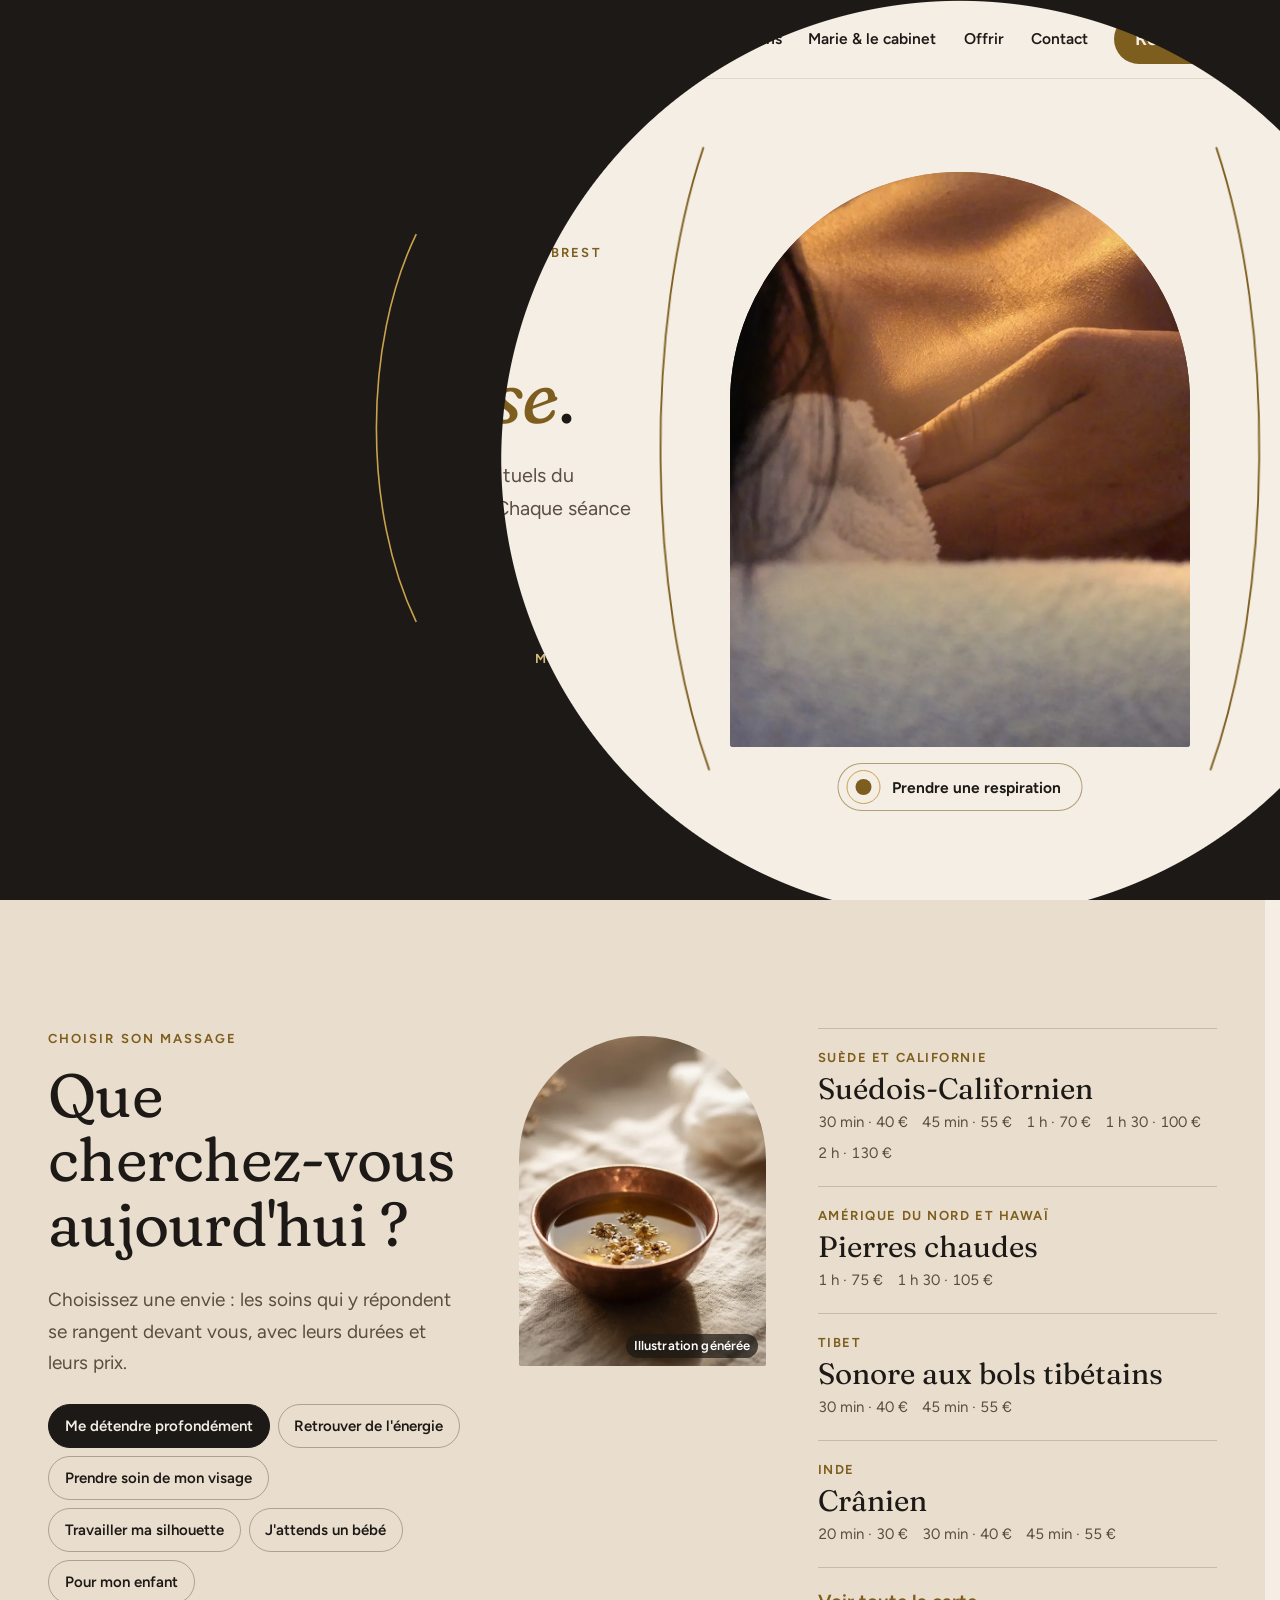
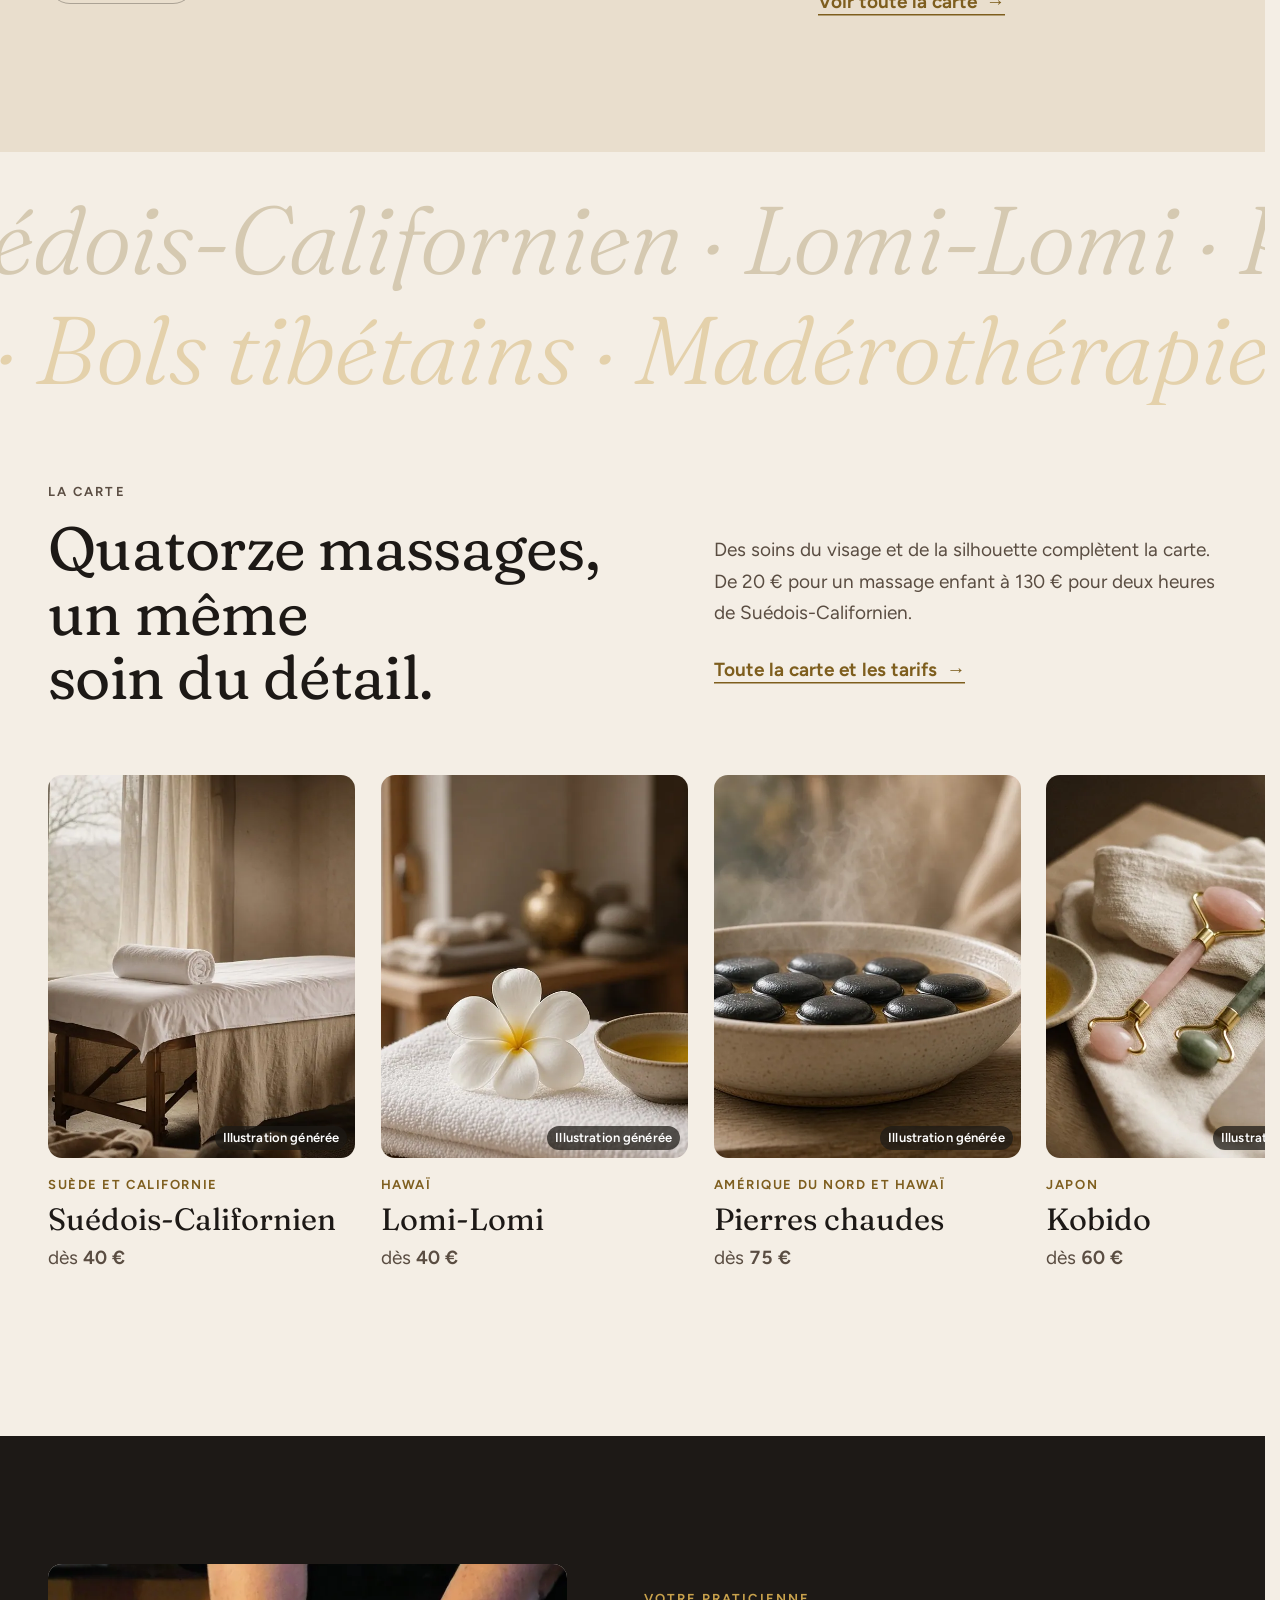
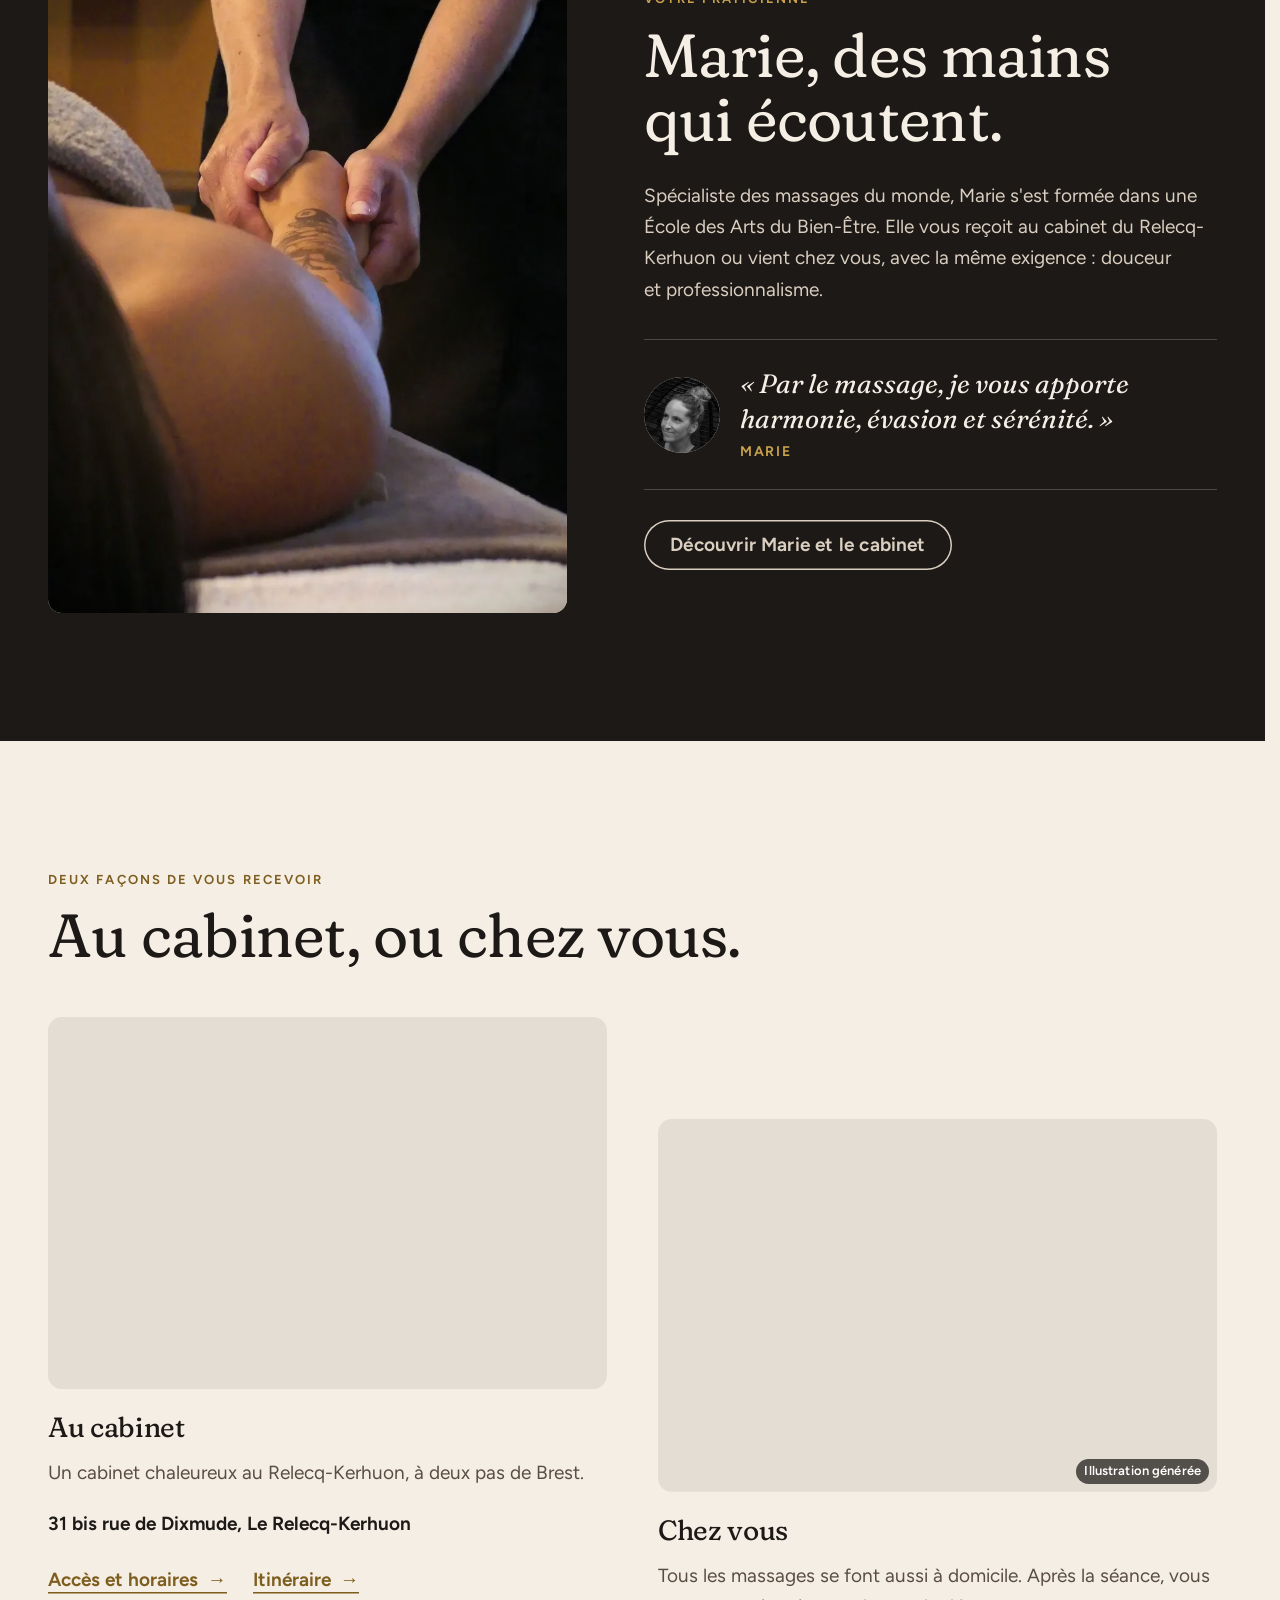
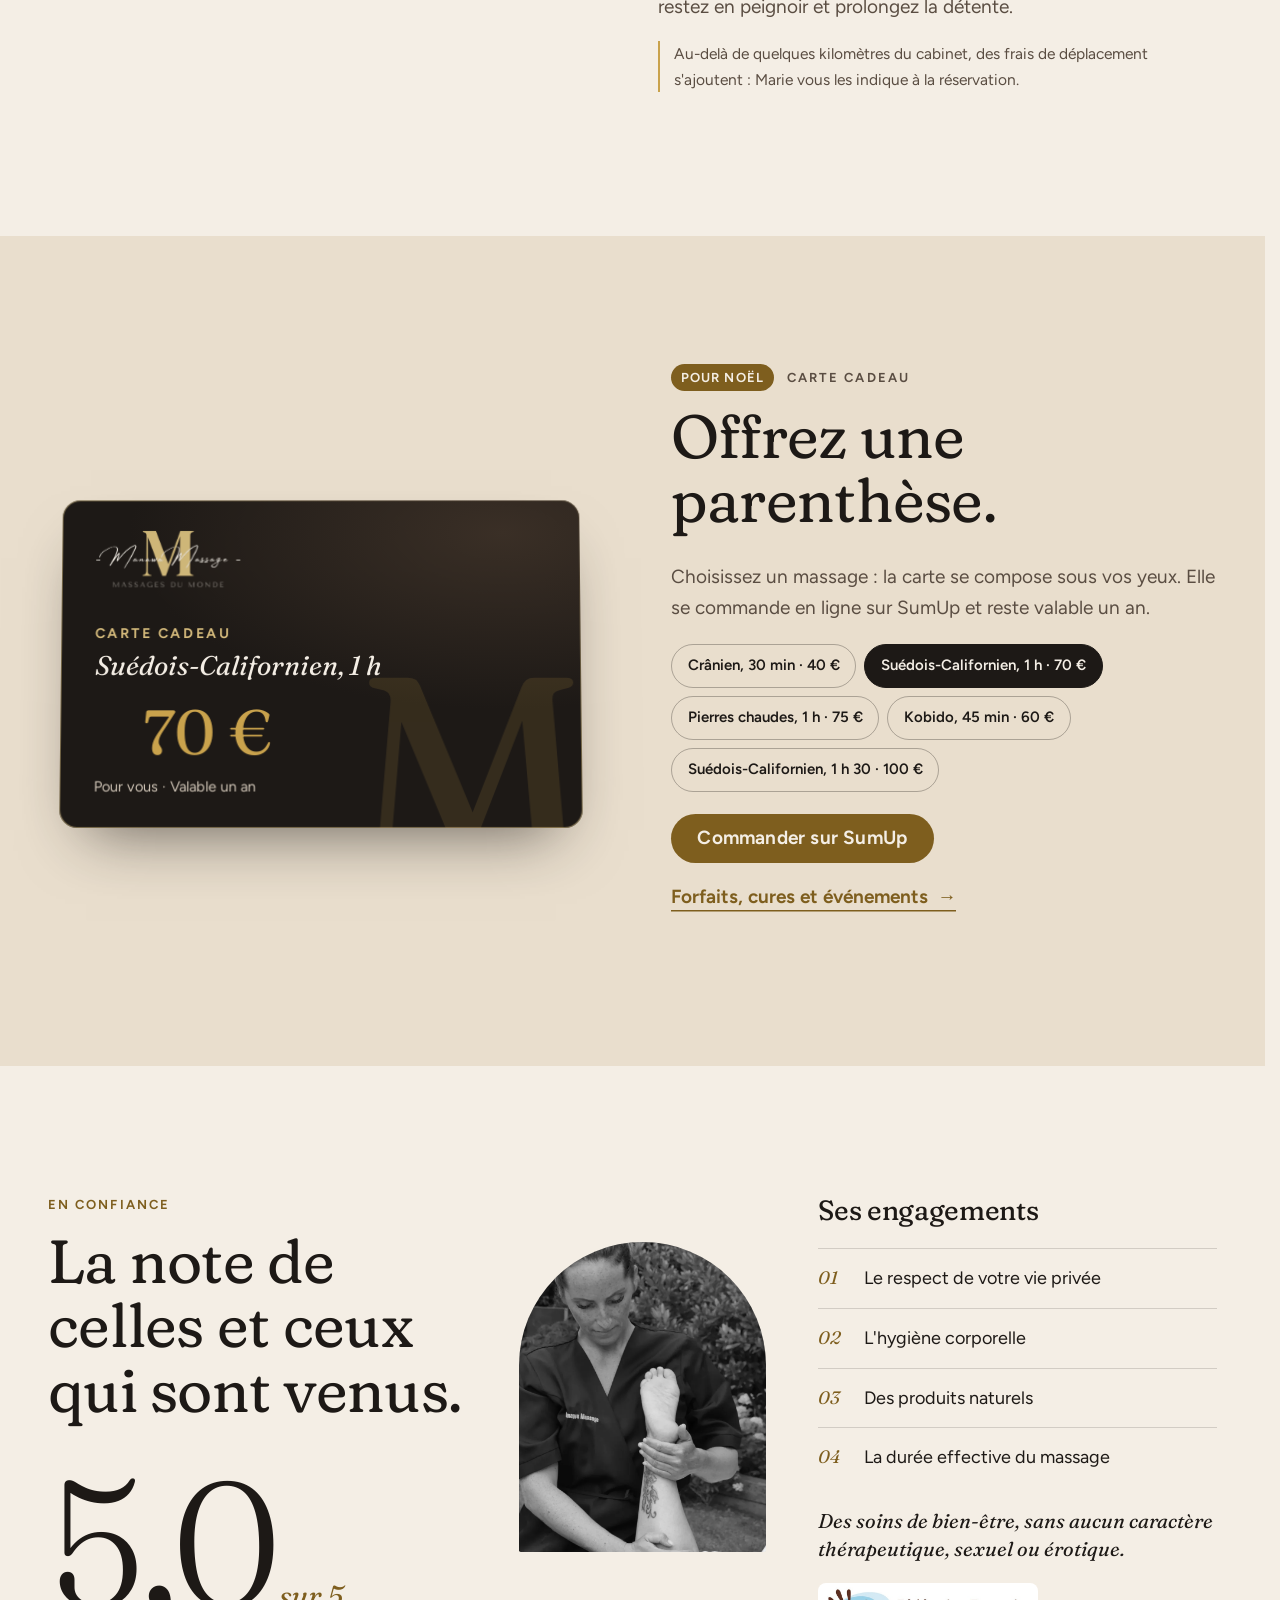
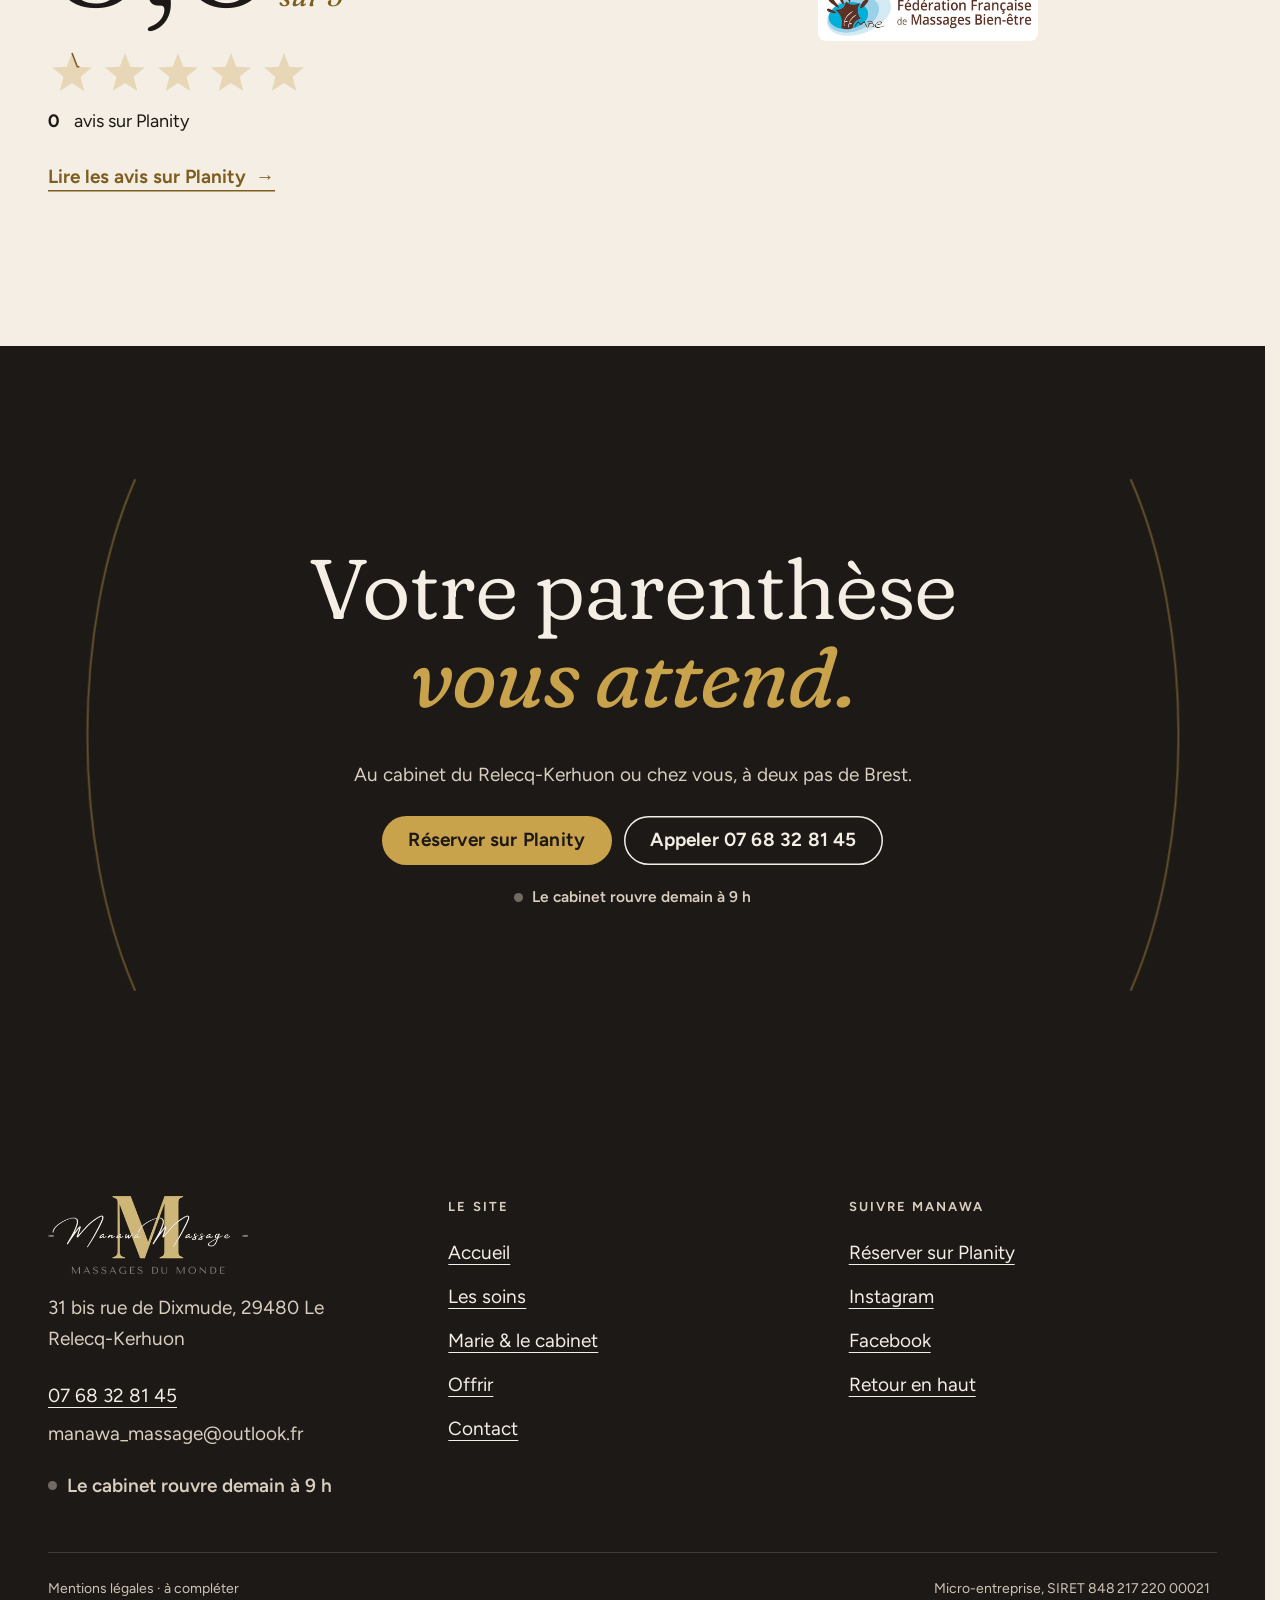
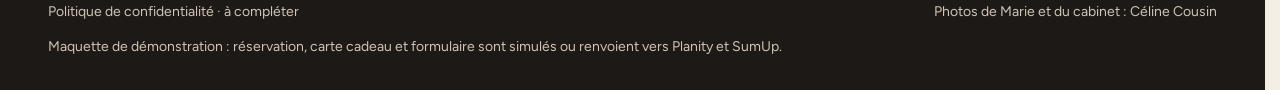
==== commit b9d09704: "Maquette v2" ====
--- a/index.html
+++ b/index.html
@@ -1,5 +1,5 @@
 <!doctype html>
-<html lang="fr" data-v="1" data-page="accueil">
+<html lang="fr" data-v="2" data-page="accueil">
 <head>
 <meta charset="utf-8">
 <meta name="viewport" content="width=device-width, initial-scale=1, viewport-fit=cover">
@@ -35,14 +35,14 @@
 })();</script>
 <link rel="preload" href="/assets/fonts/fraunces-latin-soft-normal.woff2" as="font" type="font/woff2" crossorigin>
 <link rel="preload" href="/assets/fonts/figtree-latin-wght-normal.woff2" as="font" type="font/woff2" crossorigin>
-<link rel="stylesheet" href="/assets/css/socle.css?v=1">
-<link rel="stylesheet" href="/assets/css/site.css?v=1">
-<link rel="modulepreload" href="/assets/js/site.js?v=1">
-<link rel="modulepreload" href="/assets/js/socle/index.js?v=1">
+<link rel="stylesheet" href="/assets/css/socle.css?v=2">
+<link rel="stylesheet" href="/assets/css/site.css?v=2">
+<link rel="modulepreload" href="/assets/js/site.js?v=2">
+<link rel="modulepreload" href="/assets/js/socle/index.js?v=2">
 <script src="/assets/vendor/gsap.min.js" defer></script>
 <script src="/assets/vendor/ScrollTrigger.min.js" defer></script>
 <script src="/assets/vendor/SplitText.min.js" defer></script>
-<script type="module" src="/assets/js/site.js?v=1"></script>
+<script type="module" src="/assets/js/site.js?v=2"></script>
 <meta name="theme-color" content="#F4EEE5">
 <link rel="icon" href="/assets/images/favicon-64.png" type="image/png" sizes="64x64">
 <link rel="icon" href="/assets/images/favicon-32.png" type="image/png" sizes="32x32">
@@ -112,7 +112,7 @@
 <section class="hero" id="debut">
   <div class="hero-texte">
     <p class="surtitre hero-anime masque-ecran-tres-bas" data-anime="gsap">Massages du monde · Le Relecq-Kerhuon, à deux pas de Brest</p>
-    <h1 class="hero-titre" data-anime="gsap" data-grille="typo"><span class="ligne-masque"><span class="hero-ligne">Offrez-vous</span></span><span class="ligne-masque"><span class="hero-ligne">une <em>parenthèse</em>.</span></span></h1>
+    <h1 class="hero-titre" data-anime="gsap" data-grille="typo"><span class="ligne-masque"><span class="hero-ligne">Offrez-vous</span></span><span class="ligne-masque"><span class="hero-ligne hero-ligne--entiere">une <em>parenthèse</em>.</span></span></h1>
     <p class="hero-intro hero-anime masque-ecran-bas" data-anime="gsap">Massages sur mesure, Kobido, soins silhouette et rituels du monde, dans un cabinet chaleureux ou chez vous. Chaque séance est personnalisée.</p>
     <p class="hero-actions hero-anime" data-anime="gsap"><a href="https://www.planity.com/manawamassages-pro-29480-le-relecq-kerhuon" target="_blank" rel="noopener" class="bouton" data-action-principale data-survol="magnetique">Réserver sur Planity<span class="visuellement-cache"> (nouvel onglet)</span></a><a href="/offrir" class="bouton bouton--contour" data-libelle="Offrir">Offrir un massage</a></p>
     <p class="hero-info hero-anime" data-anime="gsap" data-info-cle><span class="note-courte"><span class="note-etoile" aria-hidden="true">★</span> 5,0 sur 5 · 38 avis sur Planity</span><span class="statut " data-statut><span class="statut-point" aria-hidden="true"></span><span data-statut-texte>Horaires du cabinet sur Planity</span></span></p>
@@ -126,6 +126,8 @@
 </figure>
     <span class="chaleur" data-chaleur data-effet="chaleur" data-souris aria-hidden="true" data-audit-ignorer></span>
     <svg class="parenthese parenthese--d hero-par" viewBox="0 0 80 520" preserveAspectRatio="none" aria-hidden="true" data-effet="parentheses"><path d="M10 6 C 76 150, 76 370, 10 514" pathLength="1"/></svg>
+    <button type="button" class="respirer" data-respirer aria-pressed="false" data-repos="Prendre une respiration" data-inspirez="Inspirez…" data-expirez="Expirez…" data-arreter="Arrêter" data-merci="Voilà, votre parenthèse a commencé."><span class="respirer-rond" aria-hidden="true"></span><span data-respirer-texte>Prendre une respiration</span></button>
+    <p class="visuellement-cache" role="status" data-respirer-statut></p>
   </div>
 </section>
 <section class="envies fond-sable" id="envies">
@@ -203,6 +205,10 @@
   </div>
 </section>
 <section class="carte-soins" id="carte">
+  <div class="mots-geants" data-fx="mots-geants" aria-hidden="true" data-ruban data-visuel data-audit-ignorer>
+    <p data-fx-rangee data-mots="Suédois-Californien · Lomi-Lomi · Pierres chaudes · Ayurvédique · Kobido · Africain · Suédois-Californien · Lomi-Lomi · Pierres chaudes · Ayurvédique · Kobido · Africain ·"></p>
+    <p data-fx-rangee data-sens="-1" data-mots="Khmer · Thaï des pieds · Shiroshampi · Bols tibétains · Madérothérapie · Crânien · Khmer · Thaï des pieds · Shiroshampi · Bols tibétains · Madérothérapie · Crânien ·"></p>
+  </div>
   <div class="conteneur carte-tete">
     <div>
       <p class="surtitre">La carte</p>
@@ -296,7 +302,7 @@
         <h3>Au cabinet</h3>
         <p>Un cabinet chaleureux au Relecq-Kerhuon, à deux pas de Brest.</p>
         <p class="lieu-adresse">31 bis rue de Dixmude, Le Relecq-Kerhuon</p>
-        <p><a href="/contact#horaires" class="lien-fleche" data-libelle="Contact">Accès et horaires</a></p>
+        <p class="lieu-liens"><a href="/contact#horaires" class="lien-fleche" data-libelle="Contact">Accès et horaires</a><a href="https://www.google.com/maps/dir/?api=1&amp;destination=31%20bis%20rue%20de%20Dixmude%2029480%20Le%20Relecq-Kerhuon" target="_blank" rel="noopener" class="lien-fleche">Itinéraire<span class="visuellement-cache"> (nouvel onglet)</span></a></p>
       </article>
       <article class="lieu lieu--decale">
         <figure class="media lieu-media" data-grok data-anime="rideau" style="--cadrage:50% 50%">
@@ -320,7 +326,7 @@
       <p class="cadeau-titre">Carte cadeau</p>
       <p class="cadeau-soin" data-cadeau-soin>Suédois-Californien, 1 h</p>
       <p class="cadeau-montant"><span data-cadeau-prix>70</span>&nbsp;€</p>
-      <p class="cadeau-pied">Valable un an</p>
+      <p class="cadeau-pied"><span data-cadeau-pour data-defaut="Pour vous">Pour vous</span> · Valable un an</p>
     </div>
     <div class="cadeau-face cadeau-verso" data-face="dos">
       <p class="cadeau-titre">Valable un an</p>
@@ -350,6 +356,11 @@
       <p class="note-avis"><strong data-compteur="38">38</strong> avis sur Planity</p>
       <p><a href="https://www.planity.com/manawamassages-pro-29480-le-relecq-kerhuon" target="_blank" rel="noopener" class="lien-fleche">Lire les avis sur Planity<span class="visuellement-cache"> (nouvel onglet)</span></a></p>
     </div>
+    <figure class="media confiance-media" data-fx="parallaxe" style="--cadrage:40% 45%">
+  <picture>
+    <img src="/assets/images/marie-jambe-1600.webp" srcset="/assets/images/marie-jambe-1024.webp 1024w, /assets/images/marie-jambe-1168.webp 1168w, /assets/images/marie-jambe-1600.webp 1600w" sizes="(max-width: 760px) 70vw, 22vw" alt="Marie masse une jambe au jardin, en noir et blanc" width="1600" height="2000" loading="lazy" decoding="async">
+  </picture>
+</figure>
     <div class="confiance-engagements">
       <h3>Ses engagements</h3>
       <ol class="engagements" data-anime="cascade">
--- a/assets/css/site.css
+++ b/assets/css/site.css
@@ -71,8 +71,8 @@
 
 /* En-tête. */
 [data-entete] { background: var(--lin); border-bottom-color: color-mix(in srgb, var(--sombre) 10%, var(--lin)); }
-.entete-rangee { min-height: 72px; }
-.entete-logo img { width: auto; height: 56px; }
+.entete-rangee { min-height: 76px; }
+.entete-logo img { width: auto; height: 62px; }
 [data-nav] a { font-weight: 600; font-size: .9688rem; min-width: 44px; justify-content: center; }
 [data-nav] a[aria-current] { text-decoration-color: var(--bronze); }
 [data-menu-bouton] { background: var(--sombre); color: var(--lin); }
@@ -106,7 +106,8 @@
 /* ——— Accueil : ouverture ——— */
 .hero { display: grid; grid-template-columns: minmax(0, 1.08fr) minmax(0, .92fr); align-items: center; gap: clamp(24px, 4vw, 72px);
   min-height: 100svh; padding: calc(var(--entete-h) + 24px) var(--gouttiere) 40px; max-width: calc(var(--largeur) + 2 * var(--gouttiere)); margin-inline: auto; }
-.hero-titre { font-size: clamp(3.1rem, min(7.4vw, 12vh), 7.6rem); line-height: 1.04; font-weight: 340; margin-bottom: .32em; }
+.hero-titre { font-size: clamp(3.1rem, min(5.9vw, 11vh), 6.8rem); line-height: 1.04; font-weight: 340; margin-bottom: .32em; }
+@media (min-width: 761px) { .hero-ligne--entiere { white-space: nowrap; } }
 .hero-intro { max-width: 34em; font-size: clamp(1.0625rem, 1rem + .3vw, 1.25rem); color: var(--texte-doux); }
 .fond-sombre .hero-intro { color: #D9CEC0; }
 .hero-actions { display: flex; flex-wrap: wrap; align-items: center; gap: 12px 14px; margin-bottom: 1.3em; }
@@ -122,8 +123,19 @@
 
 /* Lumière chaude qui suit la main (effet « chaleur ») : simple calque, sans fusion. */
 .chaleur { position: relative; z-index: 3; pointer-events: none; overflow: hidden;
-  background: radial-gradient(circle at var(--lx, 62%) var(--ly, 32%), rgba(255, 196, 120, .34), rgba(255, 176, 96, .12) 26%, rgba(255, 170, 90, 0) 52%); }
+  background: radial-gradient(circle at var(--lx, 62%) var(--ly, 32%), rgba(255, 196, 120, .44), rgba(255, 176, 96, .16) 28%, rgba(255, 170, 90, 0) 56%); }
 .chaleur--sombre { background: radial-gradient(circle at var(--lx, 55%) var(--ly, 38%), rgba(255, 190, 110, .30), rgba(255, 170, 90, .08) 30%, rgba(0, 0, 0, 0) 56%); }
+
+/* « Prendre une respiration » : sous la photo, un rond qui se gonfle et se vide avec le souffle. */
+.respirer { position: absolute; left: 50%; top: calc(100% + 16px); translate: -50% 0; z-index: 4; display: inline-flex; align-items: center; gap: 12px; min-height: 48px; padding: 6px 20px 6px 8px; border-radius: 999px; border: 1.5px solid color-mix(in srgb, var(--bronze) 55%, transparent); background: var(--lin); color: var(--sombre); font-weight: 650; font-size: .9688rem; white-space: nowrap; transition: border-color .3s, background-color .3s; }
+.respirer:hover { border-color: var(--bronze); background: var(--papier); }
+.respirer-rond { position: relative; width: 34px; height: 34px; flex: none; }
+.respirer-rond::before, .respirer-rond::after { content: ''; position: absolute; inset: 0; border-radius: 50%; }
+.respirer-rond::before { border: 1.5px solid var(--or); }
+.respirer-rond::after { inset: 9px; background: var(--bronze); transform: scale(var(--souffle, 1)); transition: transform .2s linear; }
+.respirer[aria-pressed="true"] { border-color: var(--bronze); }
+.hero { padding-bottom: 84px; }
+.hero-visuel .chaleur { opacity: .8; }
 
 /* ——— Accueil : envies ——— */
 .envies-grille { display: grid; grid-template-columns: minmax(0, 1.05fr) minmax(0, .62fr) minmax(0, 1fr); gap: clamp(24px, 4vw, 56px); align-items: start; }
@@ -146,6 +158,14 @@
 .mini-soin-tarifs span { white-space: nowrap; }
 .mini-soin--tout { padding-top: 12px; }
 
+/* Bandeau des noms de massages, très grands, qui filent au défilement (décor : le vrai titre est dessous). */
+.mots-geants { margin: calc(-1 * var(--section) + 24px) 0 clamp(40px, 6vw, 80px); padding-top: 8px; }
+.mots-geants p { font-family: var(--police-titres); font-style: italic; font-weight: 300; font-size: clamp(3rem, 2rem + 5vw, 7.5rem); line-height: 1.15; color: color-mix(in srgb, var(--bronze) 26%, var(--lin)); letter-spacing: -.01em; }
+.mots-geants p + p { color: color-mix(in srgb, var(--or) 38%, var(--lin)); }
+/* Les mots sont dessinés par le CSS (décor) : aucun texte à lire pour les lecteurs d'écran ni pour les contrôles de contraste. */
+.mots-geants p::before { content: attr(data-mots); }
+.mots-geants p { min-height: 1.15em; }
+
 /* ——— Accueil : la carte en rangée ——— */
 .carte-soins { overflow: hidden; }
 .carte-tete { display: grid; grid-template-columns: minmax(0, 1.1fr) minmax(0, .9fr); gap: clamp(24px, 4vw, 64px); align-items: end; margin-bottom: clamp(32px, 5vw, 64px); }
@@ -182,6 +202,7 @@
 .lieu-media { aspect-ratio: 3 / 2; margin-bottom: 22px; }
 .lieu p { color: var(--texte-doux); max-width: 32em; }
 .lieu-adresse { font-weight: 650; color: var(--texte) !important; }
+.lieu-liens { display: flex; flex-wrap: wrap; gap: 4px 26px; }
 .fond-sombre .lieu-adresse { color: var(--lin) !important; }
 .lieu-note { font-size: .9688rem; color: var(--texte-doux); border-left: 2px solid var(--or); padding-left: 14px; }
 
@@ -197,19 +218,20 @@
 .cadeau-recto::before { content: ''; position: absolute; inset: 0; z-index: 0; pointer-events: none; background: radial-gradient(120% 90% at 85% 10%, #3A2F26 0%, rgba(29, 25, 22, 0) 60%); }
 .cadeau-recto { background-color: var(--sombre); color: var(--lin); isolation: isolate; box-shadow: 0 30px 60px -28px rgba(29, 25, 22, .65), inset 0 0 0 1px rgba(217, 190, 126, .45); }
 .cadeau-verso { background: var(--papier); color: var(--sombre); transform: rotateY(180deg); box-shadow: 0 30px 60px -28px rgba(29, 25, 22, .5), inset 0 0 0 1px rgba(126, 94, 30, .35); justify-content: center; gap: 4px; }
-.cadeau-verso p { margin: 0 0 .45em; font-size: max(12px, 3.4cqw); line-height: 1.4; }
+.cadeau-verso p { margin: 0 0 .45em; font-size: max(13px, 3.3cqw); line-height: 1.38; }
 .cadeau-recto::after { content: 'M'; position: absolute; right: -2%; bottom: -24%; font-family: var(--police-titres); font-size: 52cqw; line-height: 1; color: var(--or); opacity: .14; pointer-events: none; }
 .cadeau-logo { width: 28cqw; height: auto; margin-bottom: auto; position: relative; z-index: 1; }
-.cadeau-titre { margin: 0; font-size: max(12px, 2.7cqw); line-height: 1.3; font-weight: 650; letter-spacing: .18em; text-transform: uppercase; color: var(--or-clair); position: relative; z-index: 1; }
+.cadeau-titre { margin: 0; font-size: max(13px, 2.7cqw); line-height: 1.3; font-weight: 650; letter-spacing: .18em; text-transform: uppercase; color: var(--or-clair); position: relative; z-index: 1; }
 .cadeau-verso .cadeau-titre { color: var(--bronze); }
 .cadeau-soin { margin: .25em 0 .45em; font-family: var(--police-titres); font-style: italic; font-size: max(13px, 5.2cqw); line-height: 1.2; white-space: nowrap; overflow: hidden; text-overflow: ellipsis; position: relative; z-index: 1; }
 .cadeau-montant { margin: 0; font-family: var(--police-titres); font-size: 12cqw; line-height: 1.2; color: var(--or); font-variant-numeric: tabular-nums lining-nums; position: relative; z-index: 1; }
 .cadeau-montant [data-cadeau-prix] { display: inline-block; min-width: 3ch; text-align: right; }
-.cadeau-pied { margin: .5em 0 0; font-size: max(12px, 2.8cqw); line-height: 1.3; color: #CFC4B6; position: relative; z-index: 1; }
+.cadeau-pied { margin: .5em 0 0; font-size: max(13px, 2.8cqw); line-height: 1.3; color: #CFC4B6; position: relative; z-index: 1; }
 .cadeau-papier { color: var(--texte-doux); }
 
 /* ——— Confiance ——— */
-.confiance-grille { display: grid; grid-template-columns: minmax(0, 1fr) minmax(0, 1fr); gap: clamp(32px, 6vw, 96px); align-items: start; }
+.confiance-grille { display: grid; grid-template-columns: minmax(0, 1.05fr) minmax(0, .62fr) minmax(0, 1fr); gap: clamp(28px, 4vw, 64px); align-items: start; }
+.confiance-media { aspect-ratio: 4 / 5; border-radius: 999px 999px var(--rayon) var(--rayon); margin-top: 48px; }
 .confiance-note h2 { max-width: 11em; }
 .note-grande { display: flex; align-items: baseline; gap: .15em; margin: .5em 0 0; font-family: var(--police-titres); line-height: 1.05; }
 .note-chiffre { font-size: clamp(6rem, 4rem + 9vw, 11rem); font-weight: 300; letter-spacing: -.03em; }
@@ -249,6 +271,9 @@
 .filtres .puce[aria-pressed="true"] { background: var(--sombre); }
 
 /* Familles de soins. */
+.familles-nav { display: flex; flex-wrap: wrap; align-items: center; gap: 4px 20px; margin: 0 0 clamp(32px, 5vw, 56px); padding: 10px 0; border-block: 1px solid var(--ligne); font-size: .9688rem; }
+.familles-nav span { font-size: .8125rem; font-weight: 650; letter-spacing: .14em; text-transform: uppercase; color: var(--bronze); }
+.familles-nav a { display: inline-flex; align-items: center; min-height: 44px; font-weight: 600; text-decoration-color: var(--or); text-underline-offset: .3em; }
 .famille-tete { display: grid; grid-template-columns: minmax(0, 1fr) minmax(0, 1fr); gap: clamp(20px, 4vw, 64px); align-items: end; margin-bottom: clamp(28px, 4vw, 52px); }
 .famille-tete h2 { margin: 0; }
 .famille-tete p { color: var(--texte-doux); margin: 0; }
@@ -259,7 +284,13 @@
 .fond-sable .soin { background: var(--lin); }
 .soin-media { aspect-ratio: 16 / 10; border-radius: 0; }
 .soin-corps { display: flex; flex-direction: column; flex: 1; padding: 22px clamp(18px, 2vw, 26px) 24px; }
-.soin--texte .soin-corps { border-top: 3px solid var(--or); }
+/* Soin sans photo : son origine entre deux parenthèses d'or, à la place de l'image (même hauteur). */
+.soin-motif { aspect-ratio: 16 / 10; display: grid; place-items: center; background: radial-gradient(120% 90% at 30% 20%, #F7F1E8, var(--sable) 70%); overflow: hidden; }
+.fond-sable .soin-motif { background: radial-gradient(120% 90% at 30% 20%, var(--papier), #E2D5C1 75%); }
+.soin-motif-mot { font-family: var(--police-titres); font-style: italic; font-weight: 340; font-size: clamp(1.9rem, 1.4rem + 1.6vw, 2.8rem); color: var(--bronze); white-space: nowrap; }
+.soin-motif-mot::before, .soin-motif-mot::after { font-style: normal; font-weight: 200; color: var(--or); font-size: 1.5em; vertical-align: -.12em; }
+.soin-motif-mot::before { content: '( '; }
+.soin-motif-mot::after { content: ' )'; }
 .soin-origine { margin: 0 0 4px; font-size: .8125rem; font-weight: 650; letter-spacing: .12em; text-transform: uppercase; color: var(--bronze); }
 .soin h3 { margin: 0 0 .35em; }
 .soin-accroche { color: var(--texte-doux); font-size: 1rem; line-height: 1.55; }
@@ -383,6 +414,9 @@
 .champ input, .champ select, .champ textarea { width: 100%; min-width: 0; max-width: 100%; background: #fff; border-color: color-mix(in srgb, var(--sombre) 35%, var(--lin)); }
 .champ-radios { border: 0; padding: 0; display: flex; flex-wrap: wrap; gap: 6px 22px; }
 .champ-radios legend { font-weight: 600; margin-bottom: 6px; padding: 0; }
+.champ-prenom { margin: 16px 0 0; max-width: 24rem; }
+.champ-prenom input { background: var(--papier); }
+.champ-aide { margin: 0; font-size: .875rem; color: var(--texte-doux); }
 .radio { display: inline-flex; align-items: center; gap: 10px; min-height: 44px; font-weight: 500 !important; }
 .radio input { width: 20px; height: 20px; min-height: 0; accent-color: var(--bronze); }
 
@@ -405,11 +439,14 @@
 [data-barre-fixe] { background: var(--lin); }
 
 /* Mention des illustrations générées. */
-.mention-ia { font-size: 12px; background: rgba(29, 25, 22, .72); }
+.mention-ia { font-size: 13px; background: rgba(29, 25, 22, .72); }
 
 /* ——— Tablette ——— */
 @media (max-width: 1100px) {
   .soins-grille { grid-template-columns: repeat(2, minmax(0, 1fr)); }
+  .confiance-grille { grid-template-columns: minmax(0, 1fr) minmax(0, 1fr); }
+  .confiance-media { grid-column: 2; grid-row: 1; max-width: 300px; justify-self: center; }
+  .confiance-engagements { grid-column: 1 / -1; }
   .envies-grille { grid-template-columns: minmax(0, 1fr) minmax(0, 1fr); }
   .envies-images { display: none; }
   .envies-tete { grid-column: 1 / -1; }
@@ -421,7 +458,7 @@
 /* ——— Téléphone ——— */
 @media (max-width: 760px) {
   main > section { padding-block: clamp(56px, 14vw, 88px); }
-  .hero { grid-template-columns: minmax(0, 1fr); align-content: start; min-height: 0; gap: 26px; padding-top: calc(var(--entete-h) + 22px); padding-bottom: 56px; }
+  .hero { grid-template-columns: minmax(0, 1fr); align-content: start; min-height: 0; gap: 26px; padding-top: calc(var(--entete-h) + 22px); padding-bottom: 80px; }
   .hero-titre { font-size: clamp(2.9rem, 13vw, 4rem); }
   .hero-visuel { --l: min(64vw, 300px); }
   .hero-par { width: calc(var(--l) * .2); }
@@ -470,6 +507,9 @@
   .fin-scene { grid-template-columns: auto minmax(0, 1fr) auto; gap: 6px; padding-inline: 10px; }
   .fin-par { width: 26px; height: clamp(260px, 60vh, 460px); }
   .deonto-media { max-width: 70%; }
+  .confiance-media { grid-column: auto; grid-row: auto; max-width: 62%; margin-top: 0; justify-self: start; }
+  .confiance-engagements { grid-column: auto; }
+  .respirer { top: calc(100% + 12px); }
   .introuvable { align-items: flex-start; }
   .introuvable-media::after { background: linear-gradient(180deg, rgba(244, 238, 229, .96) 0%, rgba(244, 238, 229, .88) 55%, rgba(244, 238, 229, .1) 85%); }
   .entete-logo img { height: 44px; }
@@ -523,6 +563,8 @@
 }
 @media (max-height: 500px) and (min-width: 761px) {
   .hero { grid-template-columns: minmax(0, 1.3fr) minmax(0, .7fr); }
+  .marie-tete-visuel { min-height: 0; }
+  .marie-tete-texte { align-self: start; }
   .marie-tete { grid-template-columns: minmax(0, .85fr) minmax(0, 1.15fr); }
   .marie-tete .page-titre, .offrir-tete .page-titre { font-size: 1.9rem; }
   .marie-tete .surtitre { display: none; }
@@ -539,7 +581,7 @@
 }
 
 /* Aperçus flous des images d'ouverture : au retour arrière ou avant, jamais de case unie avant le décodage. */
-.hero-media { background-image: url([data-uri]); background-size: cover; background-position: 52% 34%; }
+.hero-media { background-image: url([data-uri]); background-size: cover; background-position: 52% 34%; }
 .marie-tete-media { background-image: url([data-uri]); background-size: cover; background-position: 53% 38%; }
 .soins-tete-media { background-image: url([data-uri]); background-size: cover; background-position: 62% 50%; }
 @media (max-width: 760px) and (orientation: portrait) { .soins-tete-media { background-image: url([data-uri]); background-position: 60% 70%; } }
